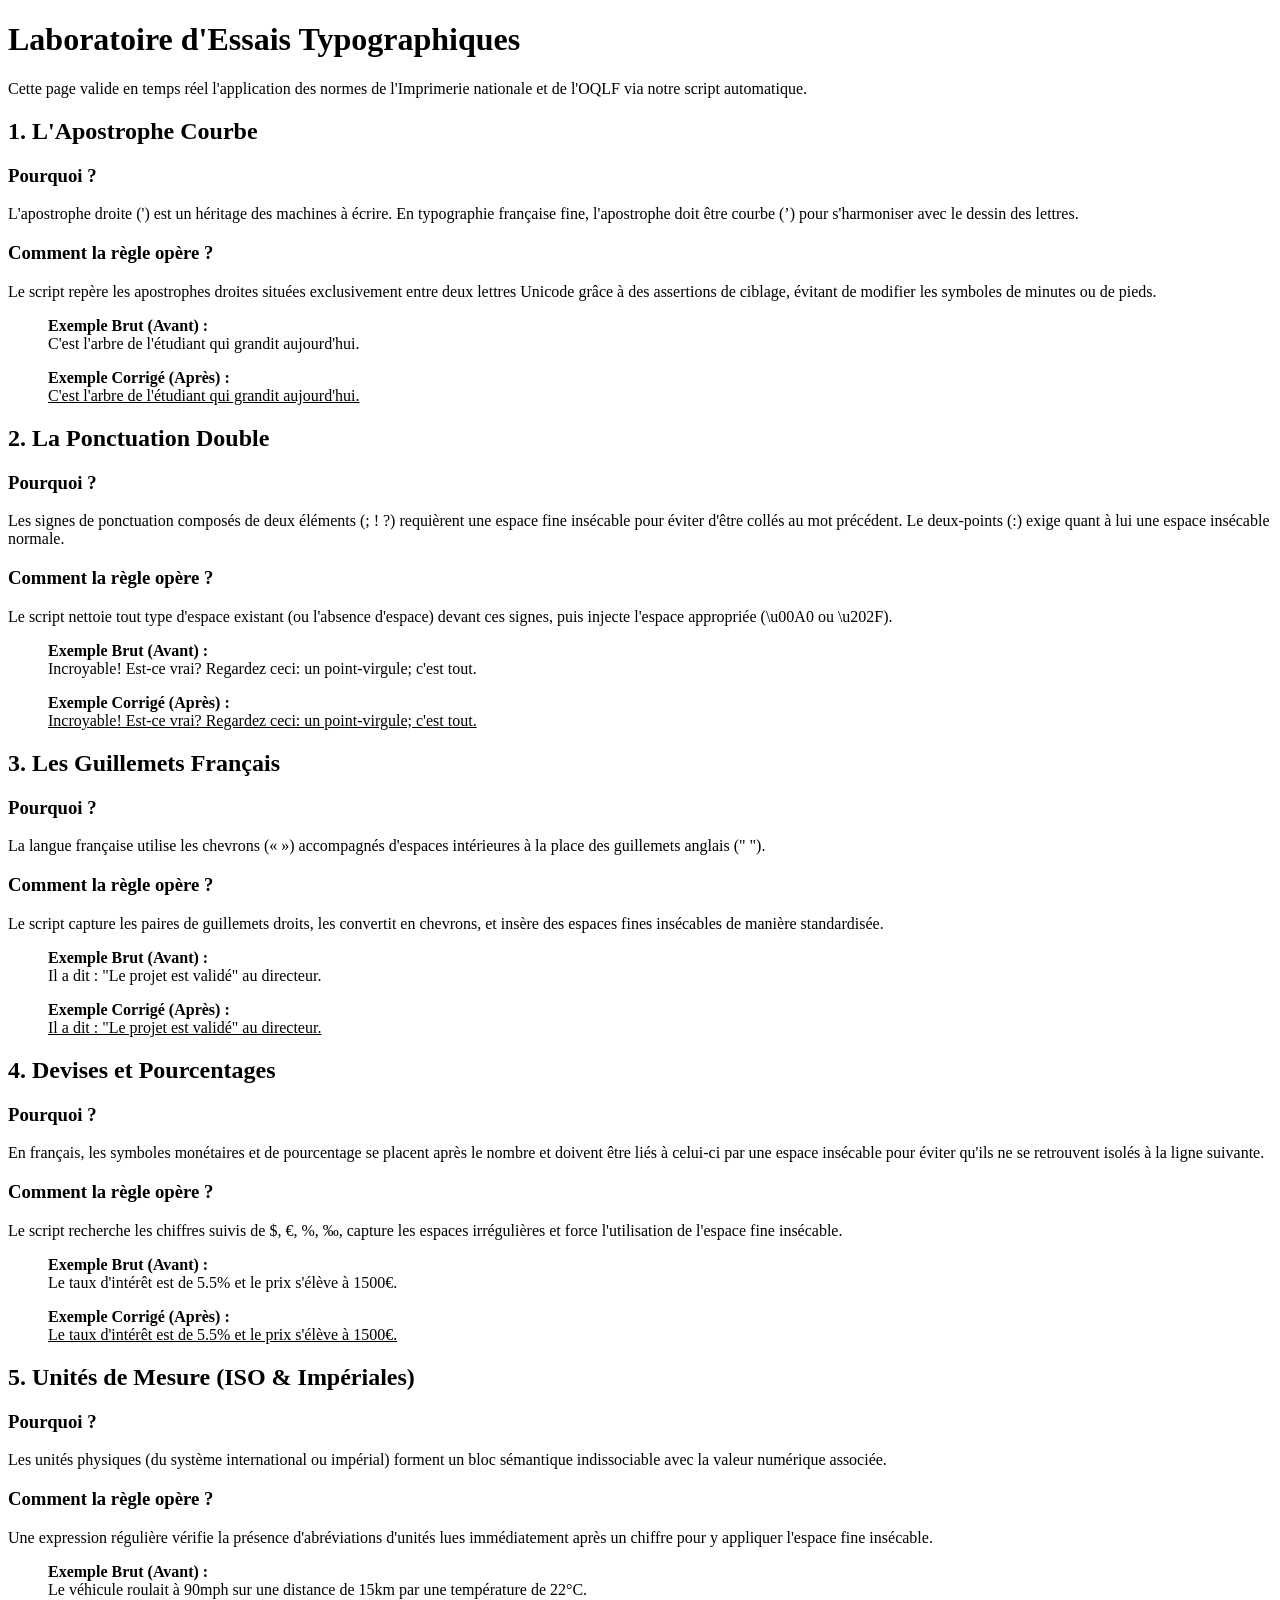
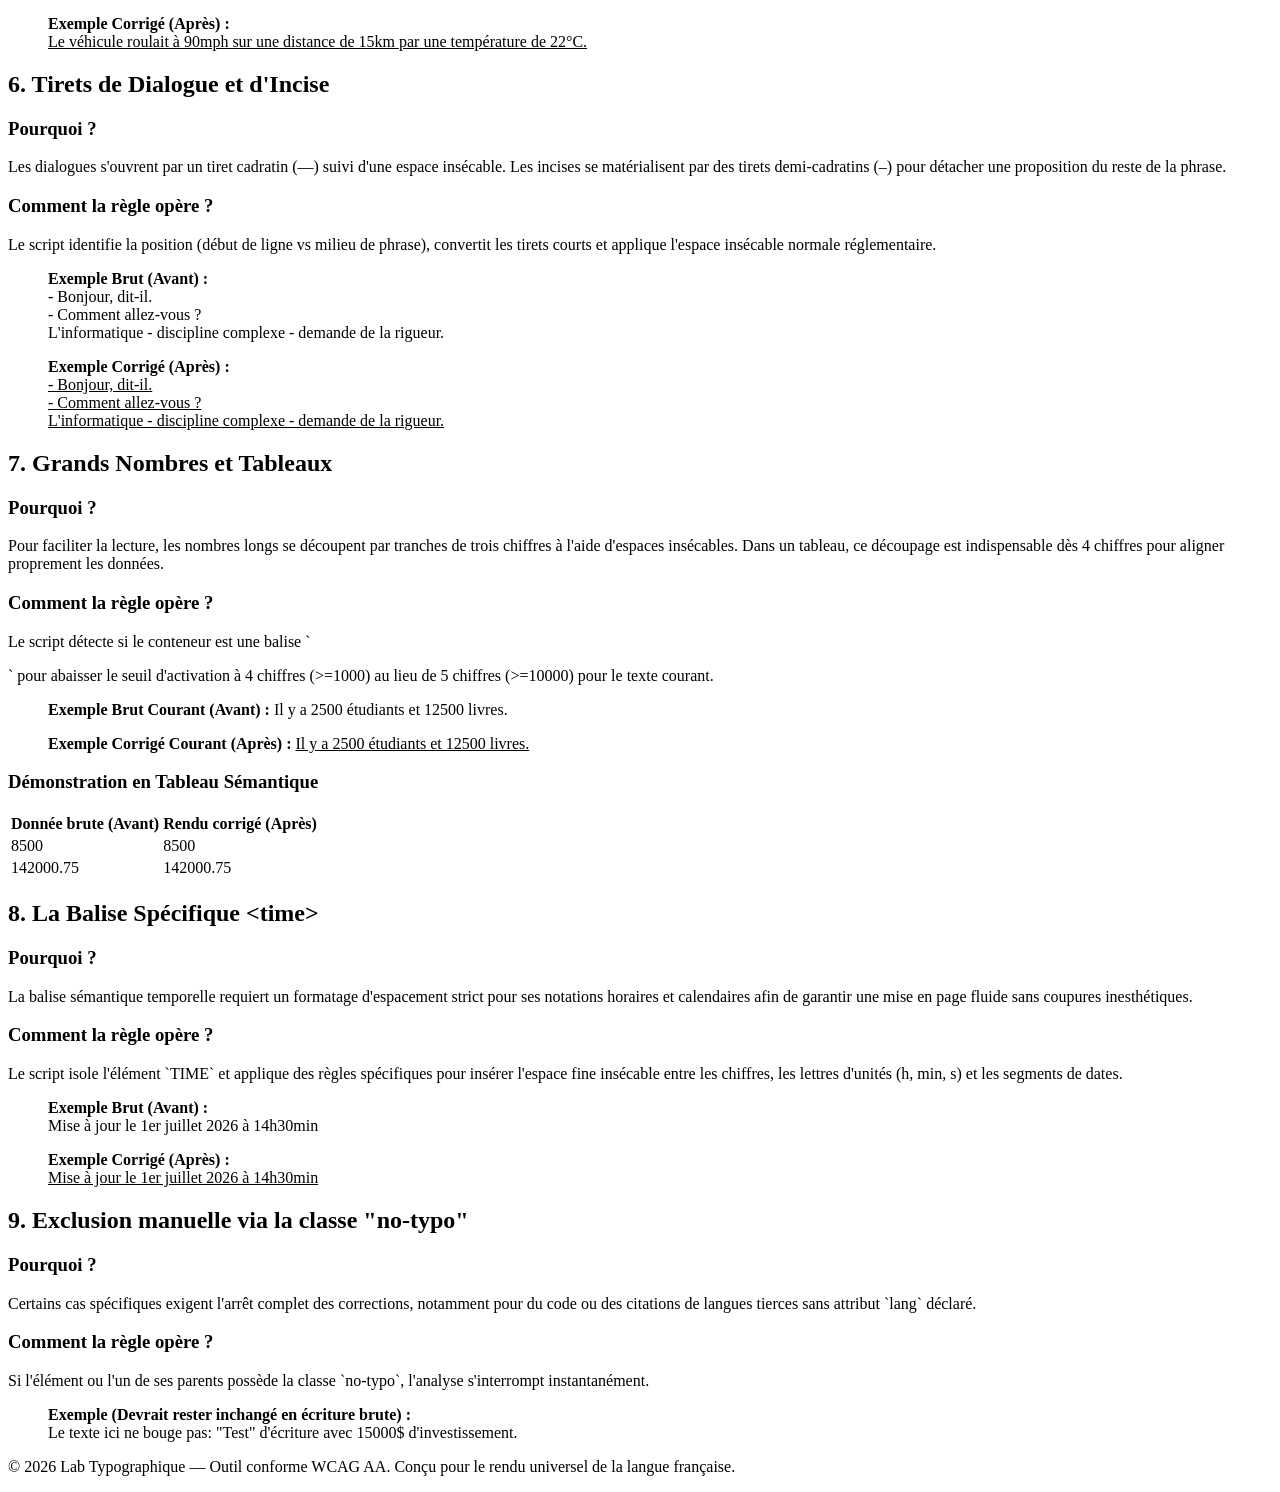
==== index.html @ 03d6880d "Ajouter la structure HTML initiale pour le laboratoire de typographie française" ====
<!DOCTYPE html>
<html lang="fr">
<head>
  <meta charset="UTF-8">
  <meta name="viewport" content="width=device-width, initial-scale=1.0">
  <title>Lab Typographique Français — Suite de Validation</title>
  <link rel="stylesheet" href="styles.css">
</head>
<body>

  <header>
    <h1>Laboratoire d'Essais Typographiques</h1>
    <p>Cette page valide en temps réel l'application des normes de l'Imprimerie nationale et de l'OQLF via notre script automatique.</p>
  </header>

  <main lang="fr">
    
    <!-- SECTION 1 : APOSTROPHES -->
    <section>
      <h2>1. L'Apostrophe Courbe</h2>
      <h3>Pourquoi ?</h3>
      <p>L'apostrophe droite (') est un héritage des machines à écrire. En typographie française fine, l'apostrophe doit être courbe (’) pour s'harmoniser avec le dessin des lettres.</p>
      <h3>Comment la règle opère ?</h3>
      <p>Le script repère les apostrophes droites situées exclusivement entre deux lettres Unicode grâce à des assertions de ciblage, évitant de modifier les symboles de minutes ou de pieds.</p>
      
      <blockquote>
        <strong>Exemple Brut (Avant) :</strong><br>
        <span class="no-typo">C'est l'arbre de l'étudiant qui grandit aujourd'hui.</span>
      </blockquote>
      <blockquote>
        <strong>Exemple Corrigé (Après) :</strong><br>
        <ins>C'est l'arbre de l'étudiant qui grandit aujourd'hui.</ins>
      </blockquote>
    </section>

    <!-- SECTION 2 : PONCTUATION DOUBLE -->
    <section>
      <h2>2. La Ponctuation Double</h2>
      <h3>Pourquoi ?</h3>
      <p>Les signes de ponctuation composés de deux éléments (; ! ?) requièrent une espace fine insécable pour éviter d'être collés au mot précédent. Le deux-points (:) exige quant à lui une espace insécable normale.</p>
      <h3>Comment la règle opère ?</h3>
      <p>Le script nettoie tout type d'espace existant (ou l'absence d'espace) devant ces signes, puis injecte l'espace appropriée (\u00A0 ou \u202F).</p>
      
      <blockquote>
        <strong>Exemple Brut (Avant) :</strong><br>
        <span class="no-typo">Incroyable! Est-ce vrai? Regardez ceci: un point-virgule; c'est tout.</span>
      </blockquote>
      <blockquote>
        <strong>Exemple Corrigé (Après) :</strong><br>
        <ins>Incroyable! Est-ce vrai? Regardez ceci: un point-virgule; c'est tout.</ins>
      </blockquote>
    </section>

    <!-- SECTION 3 : GUILLEMETS -->
    <section>
      <h2>3. Les Guillemets Français</h2>
      <h3>Pourquoi ?</h3>
      <p>La langue française utilise les chevrons (« ») accompagnés d'espaces intérieures à la place des guillemets anglais (" ").</p>
      <h3>Comment la règle opère ?</h3>
      <p>Le script capture les paires de guillemets droits, les convertit en chevrons, et insère des espaces fines insécables de manière standardisée.</p>
      
      <blockquote>
        <strong>Exemple Brut (Avant) :</strong><br>
        <span class="no-typo">Il a dit : "Le projet est validé" au directeur.</span>
      </blockquote>
      <blockquote>
        <strong>Exemple Corrigé (Après) :</strong><br>
        <ins>Il a dit : "Le projet est validé" au directeur.</ins>
      </blockquote>
    </section>

    <!-- SECTION 4 : DEVISES ET POURCENTAGES -->
    <section>
      <h2>4. Devises et Pourcentages</h2>
      <h3>Pourquoi ?</h3>
      <p>En français, les symboles monétaires et de pourcentage se placent après le nombre et doivent être liés à celui-ci par une espace insécable pour éviter qu'ils ne se retrouvent isolés à la ligne suivante.</p>
      <h3>Comment la règle opère ?</h3>
      <p>Le script recherche les chiffres suivis de $, €, %, ‰, capture les espaces irrégulières et force l'utilisation de l'espace fine insécable.</p>
      
      <blockquote>
        <strong>Exemple Brut (Avant) :</strong><br>
        <span class="no-typo">Le taux d'intérêt est de 5.5% et le prix s'élève à 1500€.</span>
      </blockquote>
      <blockquote>
        <strong>Exemple Corrigé (Après) :</strong><br>
        <ins>Le taux d'intérêt est de 5.5% et le prix s'élève à 1500€.</ins>
      </blockquote>
    </section>

    <!-- SECTION 5 : UNITÉS DE MESURE -->
    <section>
      <h2>5. Unités de Mesure (ISO & Impériales)</h2>
      <h3>Pourquoi ?</h3>
      <p>Les unités physiques (du système international ou impérial) forment un bloc sémantique indissociable avec la valeur numérique associée.</p>
      <h3>Comment la règle opère ?</h3>
      <p>Une expression régulière vérifie la présence d'abréviations d'unités lues immédiatement après un chiffre pour y appliquer l'espace fine insécable.</p>
      
      <blockquote>
        <strong>Exemple Brut (Avant) :</strong><br>
        <span class="no-typo">Le véhicule roulait à 90mph sur une distance de 15km par une température de 22°C.</span>
      </blockquote>
      <blockquote>
        <strong>Exemple Corrigé (Après) :</strong><br>
        <ins>Le véhicule roulait à 90mph sur une distance de 15km par une température de 22°C.</ins>
      </blockquote>
    </section>

    <!-- SECTION 6 : TIRETS -->
    <section>
      <h2>6. Tirets de Dialogue et d'Incise</h2>
      <h3>Pourquoi ?</h3>
      <p>Les dialogues s'ouvrent par un tiret cadratin (—) suivi d'une espace insécable. Les incises se matérialisent par des tirets demi-cadratins (–) pour détacher une proposition du reste de la phrase.</p>
      <h3>Comment la règle opère ?</h3>
      <p>Le script identifie la position (début de ligne vs milieu de phrase), convertit les tirets courts et applique l'espace insécable normale réglementaire.</p>
      
      <blockquote>
        <strong>Exemple Brut (Avant) :</strong><br>
        <span class="no-typo">- Bonjour, dit-il.<br>- Comment allez-vous ?<br>L'informatique - discipline complexe - demande de la rigueur.</span>
      </blockquote>
      <blockquote>
        <strong>Exemple Corrigé (Après) :</strong><br>
        <ins>- Bonjour, dit-il.<br>- Comment allez-vous ?<br>L'informatique - discipline complexe - demande de la rigueur.</ins>
      </blockquote>
    </section>

    <!-- SECTION 7 : GRANDS NOMBRES -->
    <section>
      <h2>7. Grands Nombres et Tableaux</h2>
      <h3>Pourquoi ?</h3>
      <p>Pour faciliter la lecture, les nombres longs se découpent par tranches de trois chiffres à l'aide d'espaces insécables. Dans un tableau, ce découpage est indispensable dès 4 chiffres pour aligner proprement les données.</p>
      <h3>Comment la règle opère ?</h3>
      <p>Le script détecte si le conteneur est une balise `<table>` pour abaisser le seuil d'activation à 4 chiffres (>=1000) au lieu de 5 chiffres (>=10000) pour le texte courant.</p>
      
      <blockquote>
        <strong>Exemple Brut Courant (Avant) :</strong> <span class="no-typo">Il y a 2500 étudiants et 12500 livres.</span>
      </blockquote>
      <blockquote>
        <strong>Exemple Corrigé Courant (Après) :</strong> <ins>Il y a 2500 étudiants et 12500 livres.</ins>
      </blockquote>

      <h3>Démonstration en Tableau Sémantique</h3>
      <table>
        <thead>
          <tr>
            <th>Donnée brute (Avant)</th>
            <th>Rendu corrigé (Après)</th>
          </tr>
        </thead>
        <tbody>
          <tr>
            <td class="no-typo">8500</td>
            <td>8500</td>
          </tr>
          <tr>
            <td class="no-typo">142000.75</td>
            <td>142000.75</td>
          </tr>
        </tbody>
      </table>
    </section>

    <!-- SECTION 8 : BALISE TIME -->
    <section>
      <h2>8. La Balise Spécifique &lt;time&gt;</h2>
      <h3>Pourquoi ?</h3>
      <p>La balise sémantique temporelle requiert un formatage d'espacement strict pour ses notations horaires et calendaires afin de garantir une mise en page fluide sans coupures inesthétiques.</p>
      <h3>Comment la règle opère ?</h3>
      <p>Le script isole l'élément `TIME` et applique des règles spécifiques pour insérer l'espace fine insécable entre les chiffres, les lettres d'unités (h, min, s) et les segments de dates.</p>
      
      <blockquote>
        <strong>Exemple Brut (Avant) :</strong><br>
        <time class="no-typo" datetime="2026-07-21T14:30">Mise à jour le 1er juillet 2026 à 14h30min</time>
      </blockquote>
      <blockquote>
        <strong>Exemple Corrigé (Après) :</strong><br>
        <ins><time datetime="2026-07-21T14:30">Mise à jour le 1er juillet 2026 à 14h30min</time></ins>
      </blockquote>
    </section>

    <!-- SECTION 9 : EXCLUSION DE CLASSE -->
    <section class="no-typo">
      <h2>9. Exclusion manuelle via la classe "no-typo"</h2>
      <h3>Pourquoi ?</h3>
      <p>Certains cas spécifiques exigent l'arrêt complet des corrections, notamment pour du code ou des citations de langues tierces sans attribut `lang` déclaré.</p>
      <h3>Comment la règle opère ?</h3>
      <p>Si l'élément ou l'un de ses parents possède la classe `no-typo`, l'analyse s'interrompt instantanément.</p>
      <blockquote>
        <strong>Exemple (Devrait rester inchangé en écriture brute) :</strong><br>
        Le texte ici ne bouge pas: "Test" d'écriture avec 15000$ d'investissement.
      </blockquote>
    </section>

  </main>

  <footer>
    <p>© 2026 Lab Typographique — Outil conforme WCAG AA. Conçu pour le rendu universel de la langue française.</p>
  </footer>

  <script src="script.js"></script>
</body>
</html>
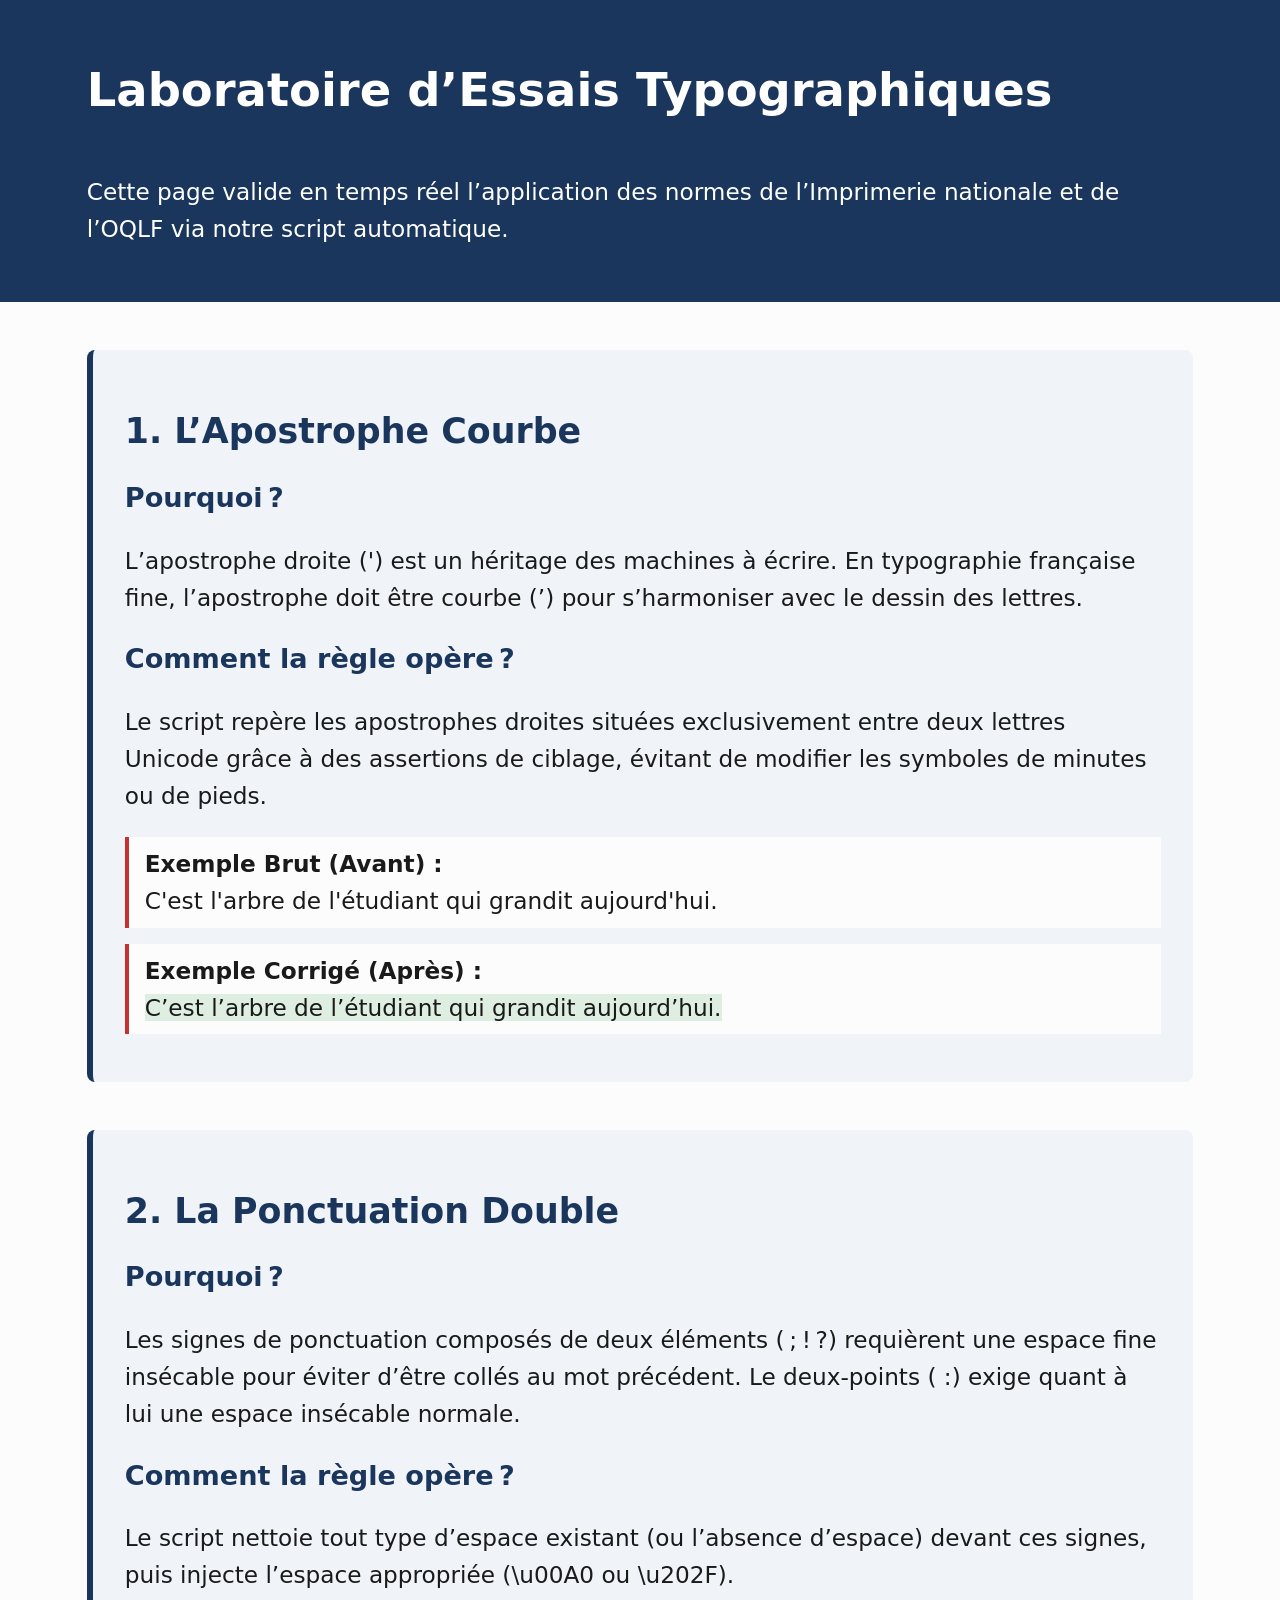
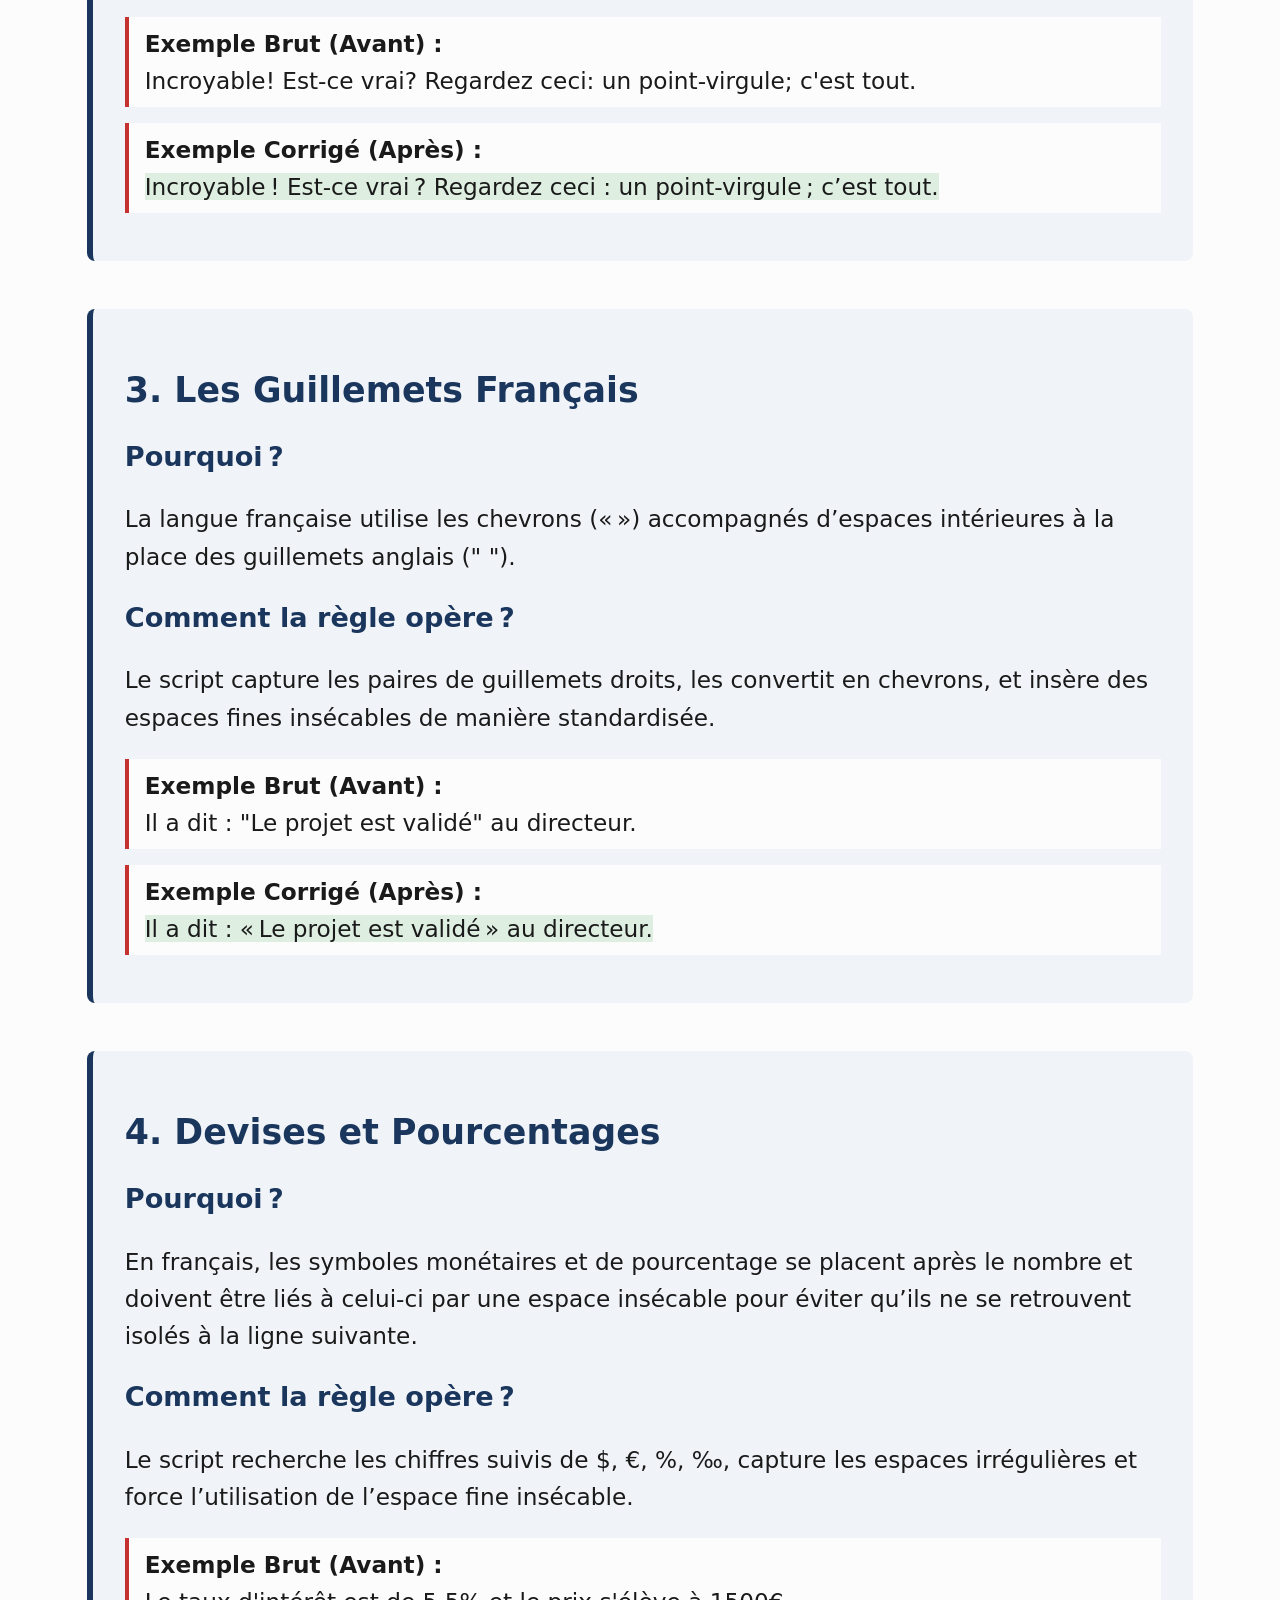
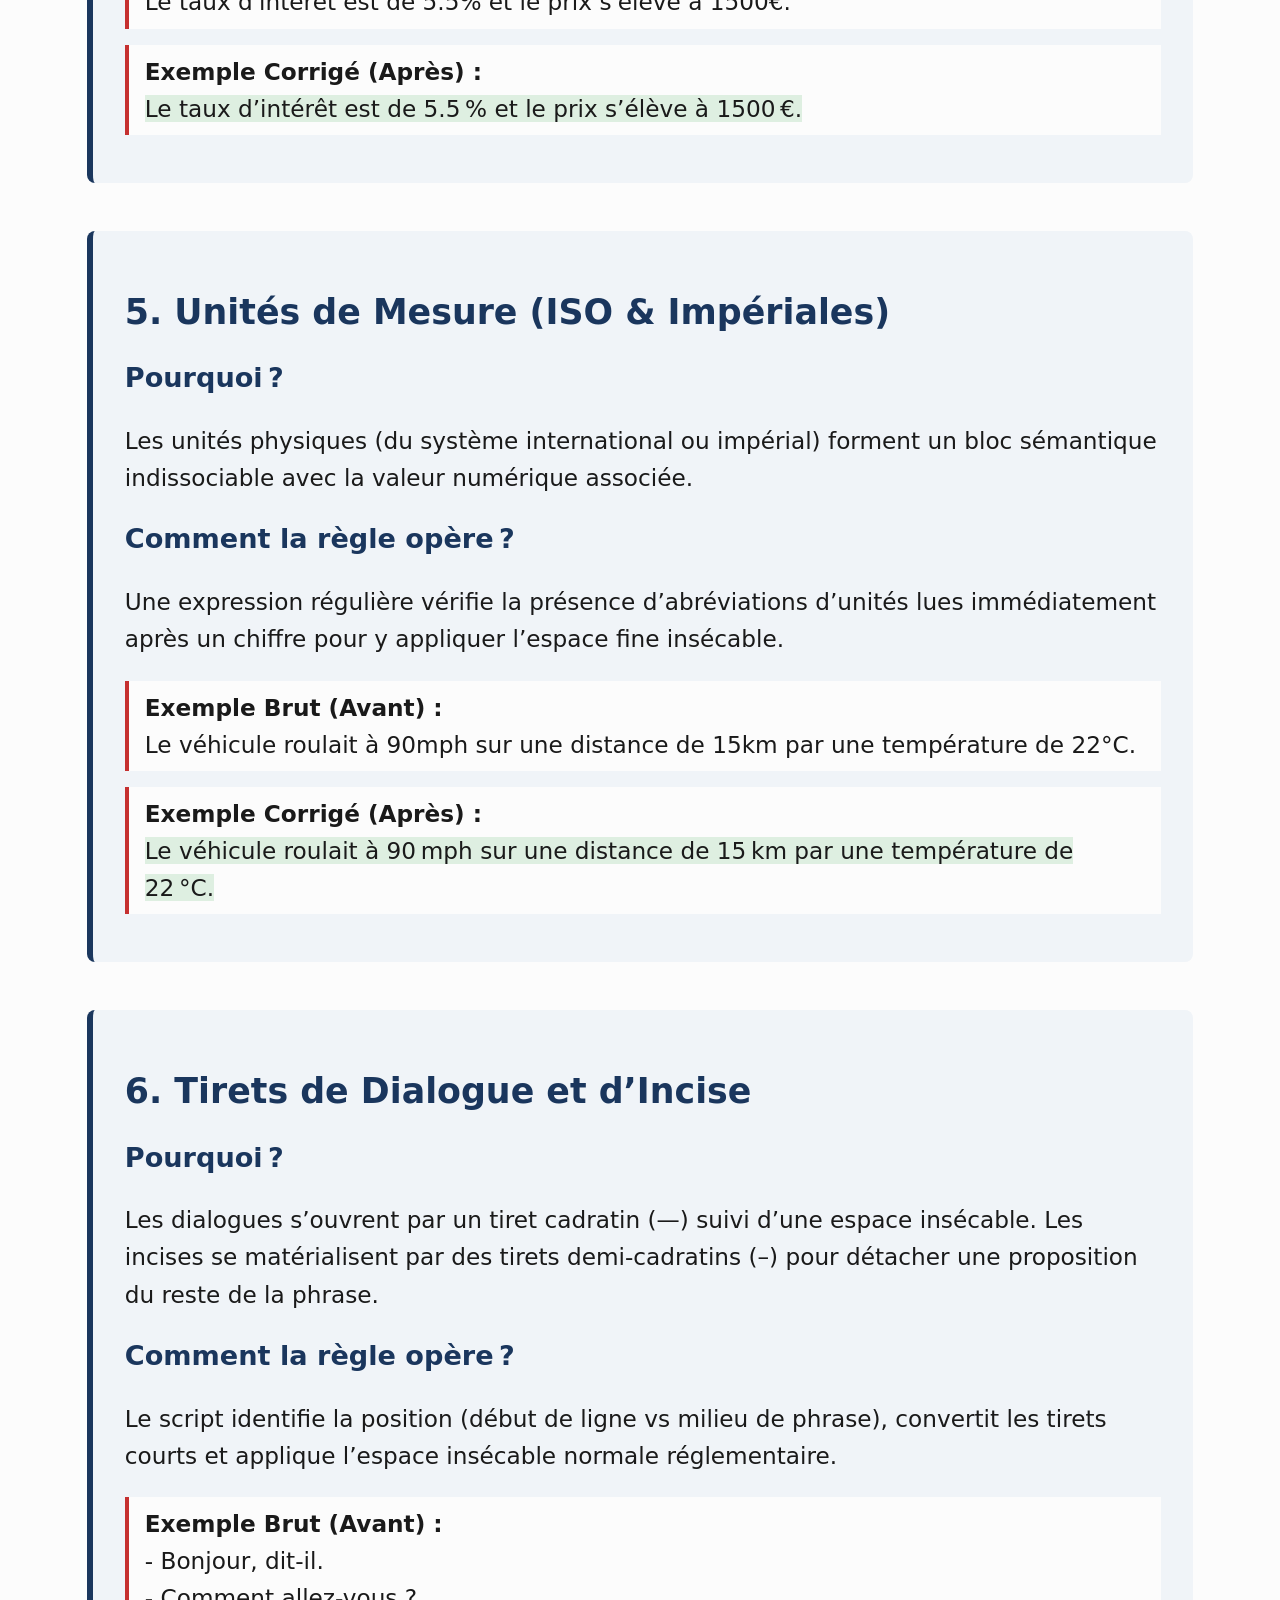
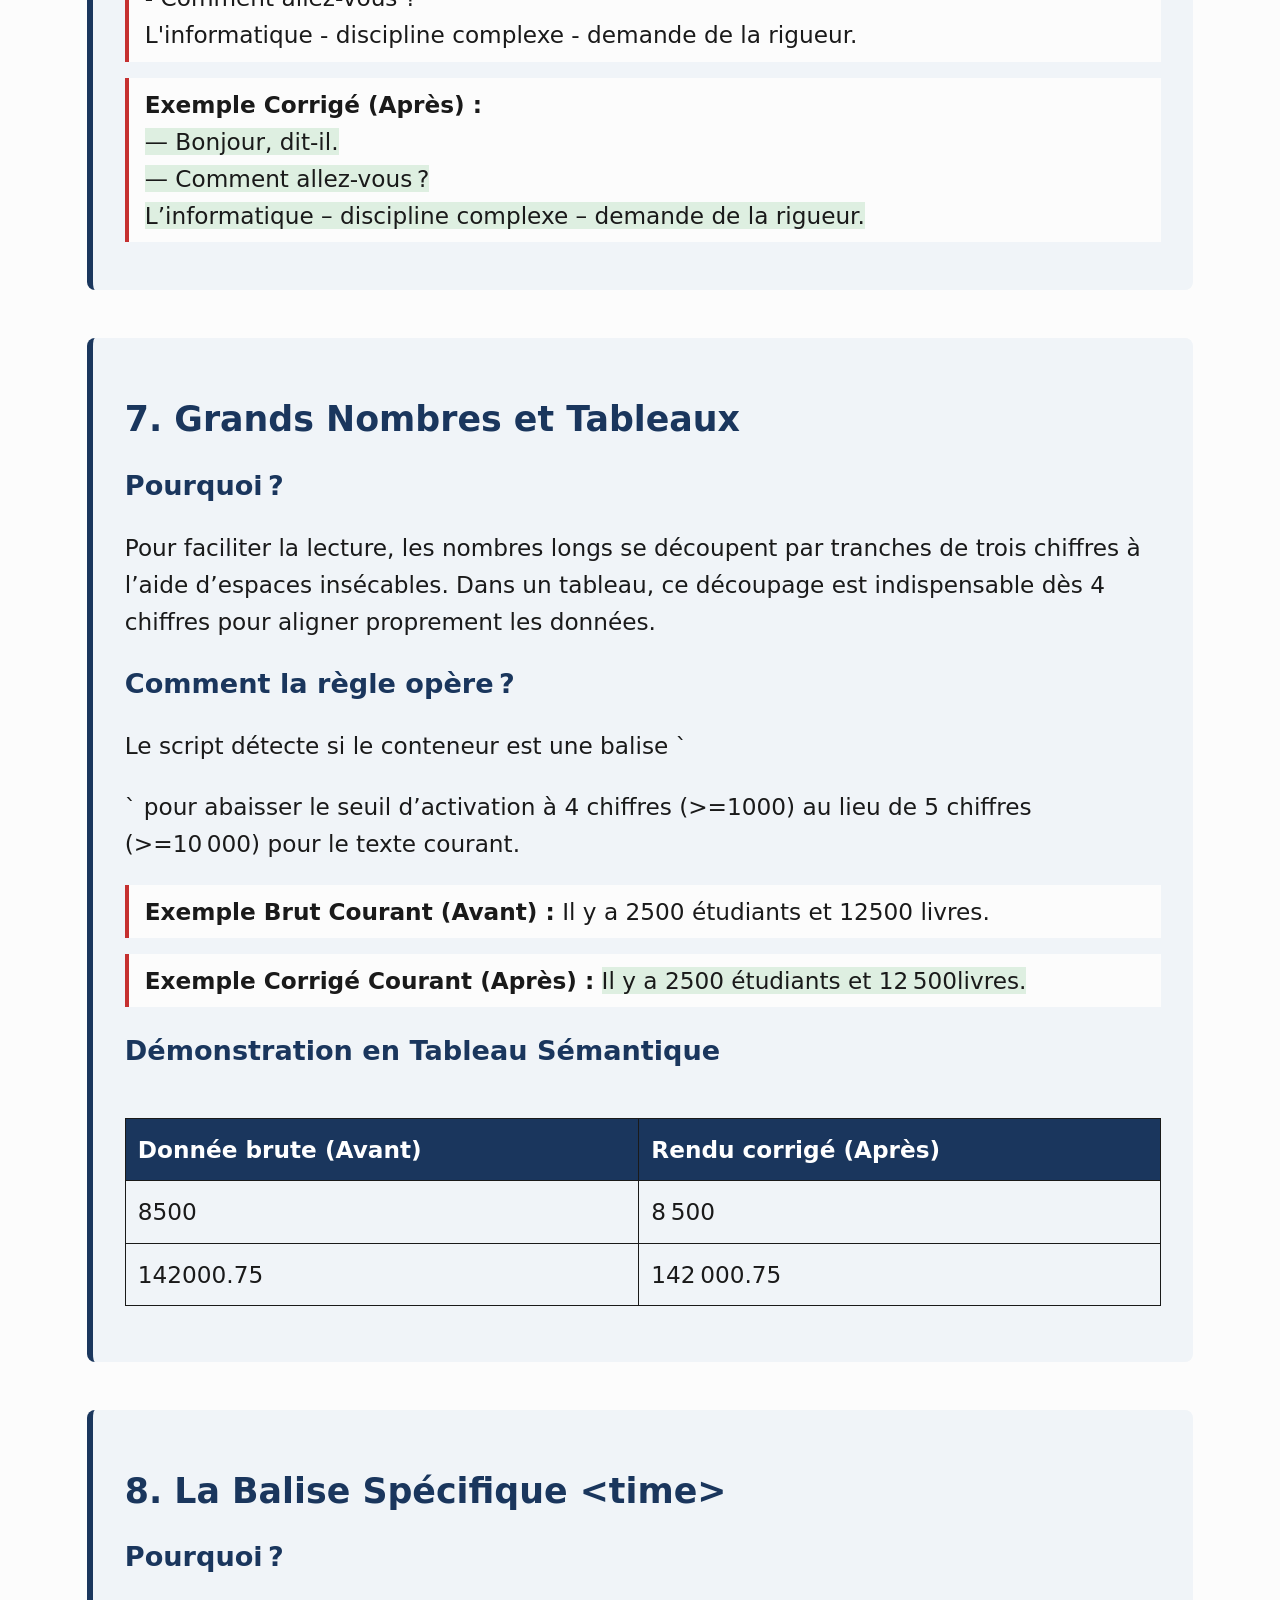
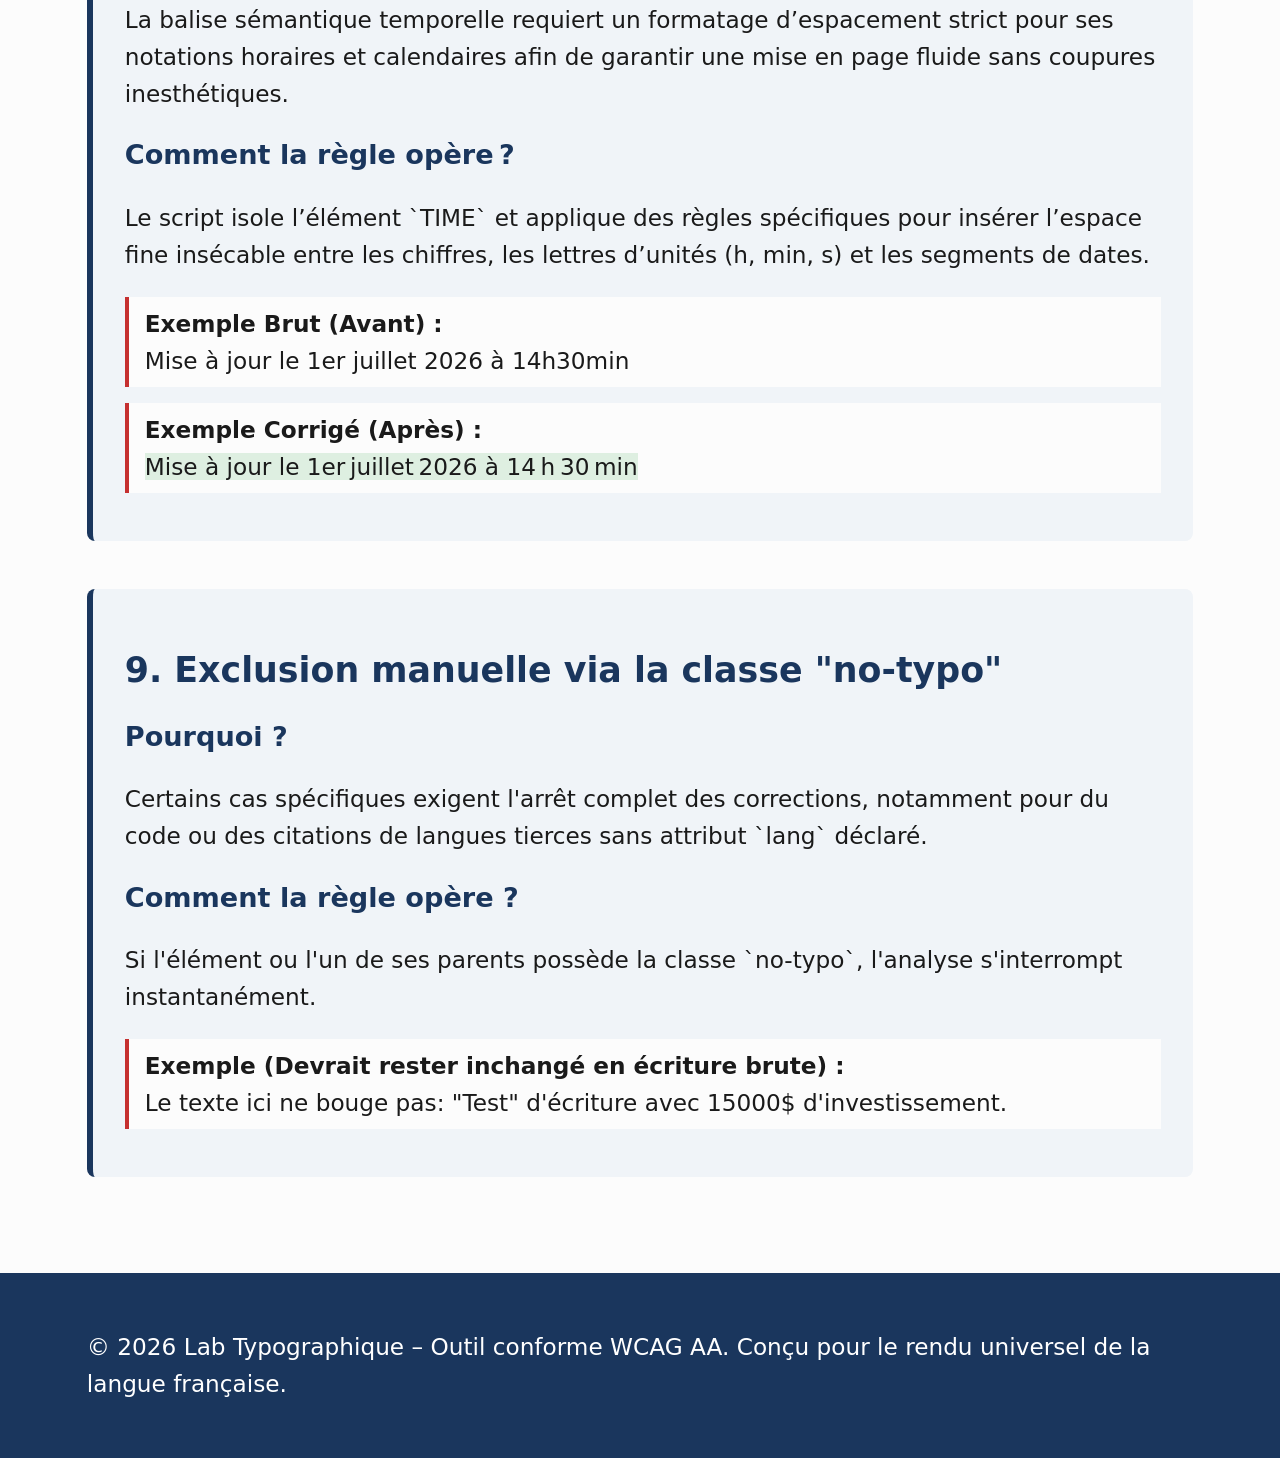
==== commit 7a2c4941: "Rename script file reference in index.html Updated script source to use renamed file 'correcteur-typ" ====
--- a/index.html
+++ b/index.html
@@ -196,6 +196,7 @@
     <p>© 2026 Lab Typographique — Outil conforme WCAG AA. Conçu pour le rendu universel de la langue française.</p>
   </footer>
 
-  <script src="script.js"></script>
+  <!-- Chargement du fichier renommé -->
+  <script src="correcteur-typo.js"></script>
 </body>
 </html>
--- a/styles.css
+++ b/styles.css
@@ -0,0 +1,113 @@
+/* --- CONFIGURATION DES MODES DE COULEUR (CONFORME ACCESSIBILITÉ AA) --- */
+:root {
+  color-scheme: light dark;
+  --bg-color: #fcfcfc;
+  --text-color: #1a1a1a;
+  --primary-color: #1a365d; /* Bleu profond accessible AA sur fond clair */
+  --card-bg: #f0f4f8;
+  --accent-color: #c53030;
+}
+
+@media (prefers-color-scheme: dark) {
+  :root {
+    --bg-color: #121212;
+    --text-color: #e0e0e0;
+    --primary-color: #2b6cb0; /* Bleu adapté pour le contraste sur fond sombre */
+    --card-bg: #1e1e1e;
+    --accent-color: #feb2b2;
+  }
+}
+
+/* --- MISE EN PAGE ET FLUIDITÉ CSS MODERNE --- */
+* { box-sizing: border-box; }
+
+body {
+  margin: 0;
+  font-family: system-ui, -apple-system, BlinkMacSystemFont, "Segoe UI", Roboto, Helvetica, Arial, sans-serif;
+  /* Typographie fluide : varie automatiquement entre 1rem (16px) et 1.5rem (24px) selon l'écran */
+  font-size: clamp(1rem, 0.85rem + 0.75vw, 1.5rem);
+  line-height: 1.6;
+  background-color: var(--bg-color);
+  color: var(--text-color);
+  
+  /* Grid Layout pour forcer le footer en bas et gérer les zones pleine largeur */
+  display: grid;
+  grid-template-rows: auto 1fr auto;
+  min-height: 100vh;
+}
+
+/* Structures pleine largeur avec contenu centré dans une grille interne */
+header, footer {
+  background-color: var(--primary-color);
+  color: #ffffff;
+  display: grid;
+  grid-template-columns: minmax(1rem, 1fr) min(75ch, 100%) minmax(1rem, 1fr);
+  padding: 2rem 0;
+}
+
+header > *, footer > * {
+  grid-column: 2;
+}
+
+footer a {
+  color: var(--accent-color);
+}
+
+/* Conteneur principal centré, limité à une largeur sémantique de 75ch */
+main {
+  display: grid;
+  grid-template-columns: minmax(1rem, 1fr) min(75ch, 100%) minmax(1rem, 1fr);
+  padding: 3rem 0;
+}
+
+main > * {
+  grid-column: 2;
+}
+
+/* --- CONCEPTION CLASSLESS SÉMANTIQUE --- */
+section {
+  background-color: var(--card-bg);
+  padding: 2rem;
+  border-radius: 8px;
+  margin-bottom: 3rem;
+  border-left: 6px solid var(--primary-color);
+}
+
+h1, h2, h3 {
+  line-height: 1.2;
+  color: var(--primary-color);
+}
+
+header h1, footer p {
+  color: #ffffff;
+}
+
+table {
+  width: 100%;
+  border-collapse: collapse;
+  margin: 1.5rem 0;
+}
+
+th, td {
+  border: 1px solid var(--text-color);
+  padding: 0.75rem;
+  text-align: left;
+}
+
+th {
+  background-color: var(--primary-color);
+  color: #ffffff;
+}
+
+/* Éléments de démonstration avant/après */
+blockquote {
+  background: var(--bg-color);
+  border-left: 4px solid var(--accent-color);
+  margin: 1rem 0;
+  padding: 0.5rem 1rem;
+}
+
+ins {
+  text-decoration: none;
+  background-color: rgba(46, 160, 67, 0.15);
+}
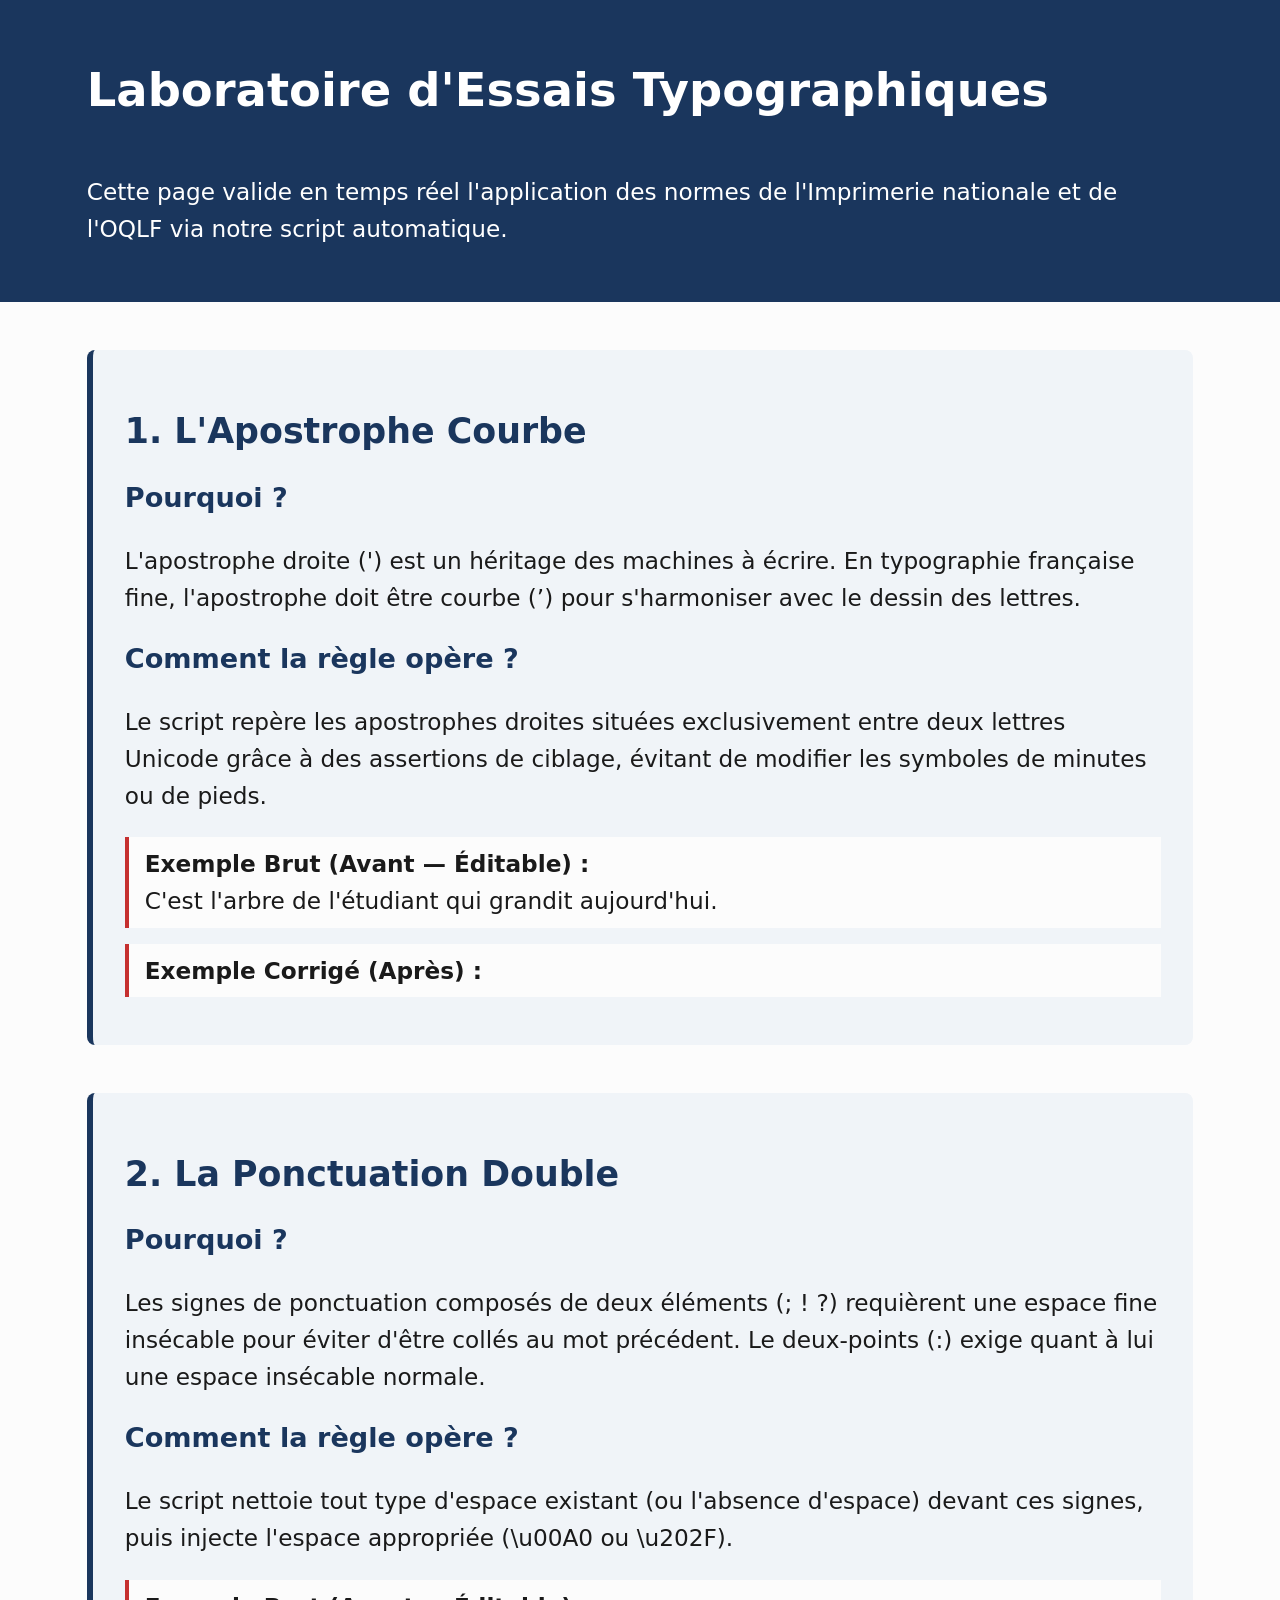
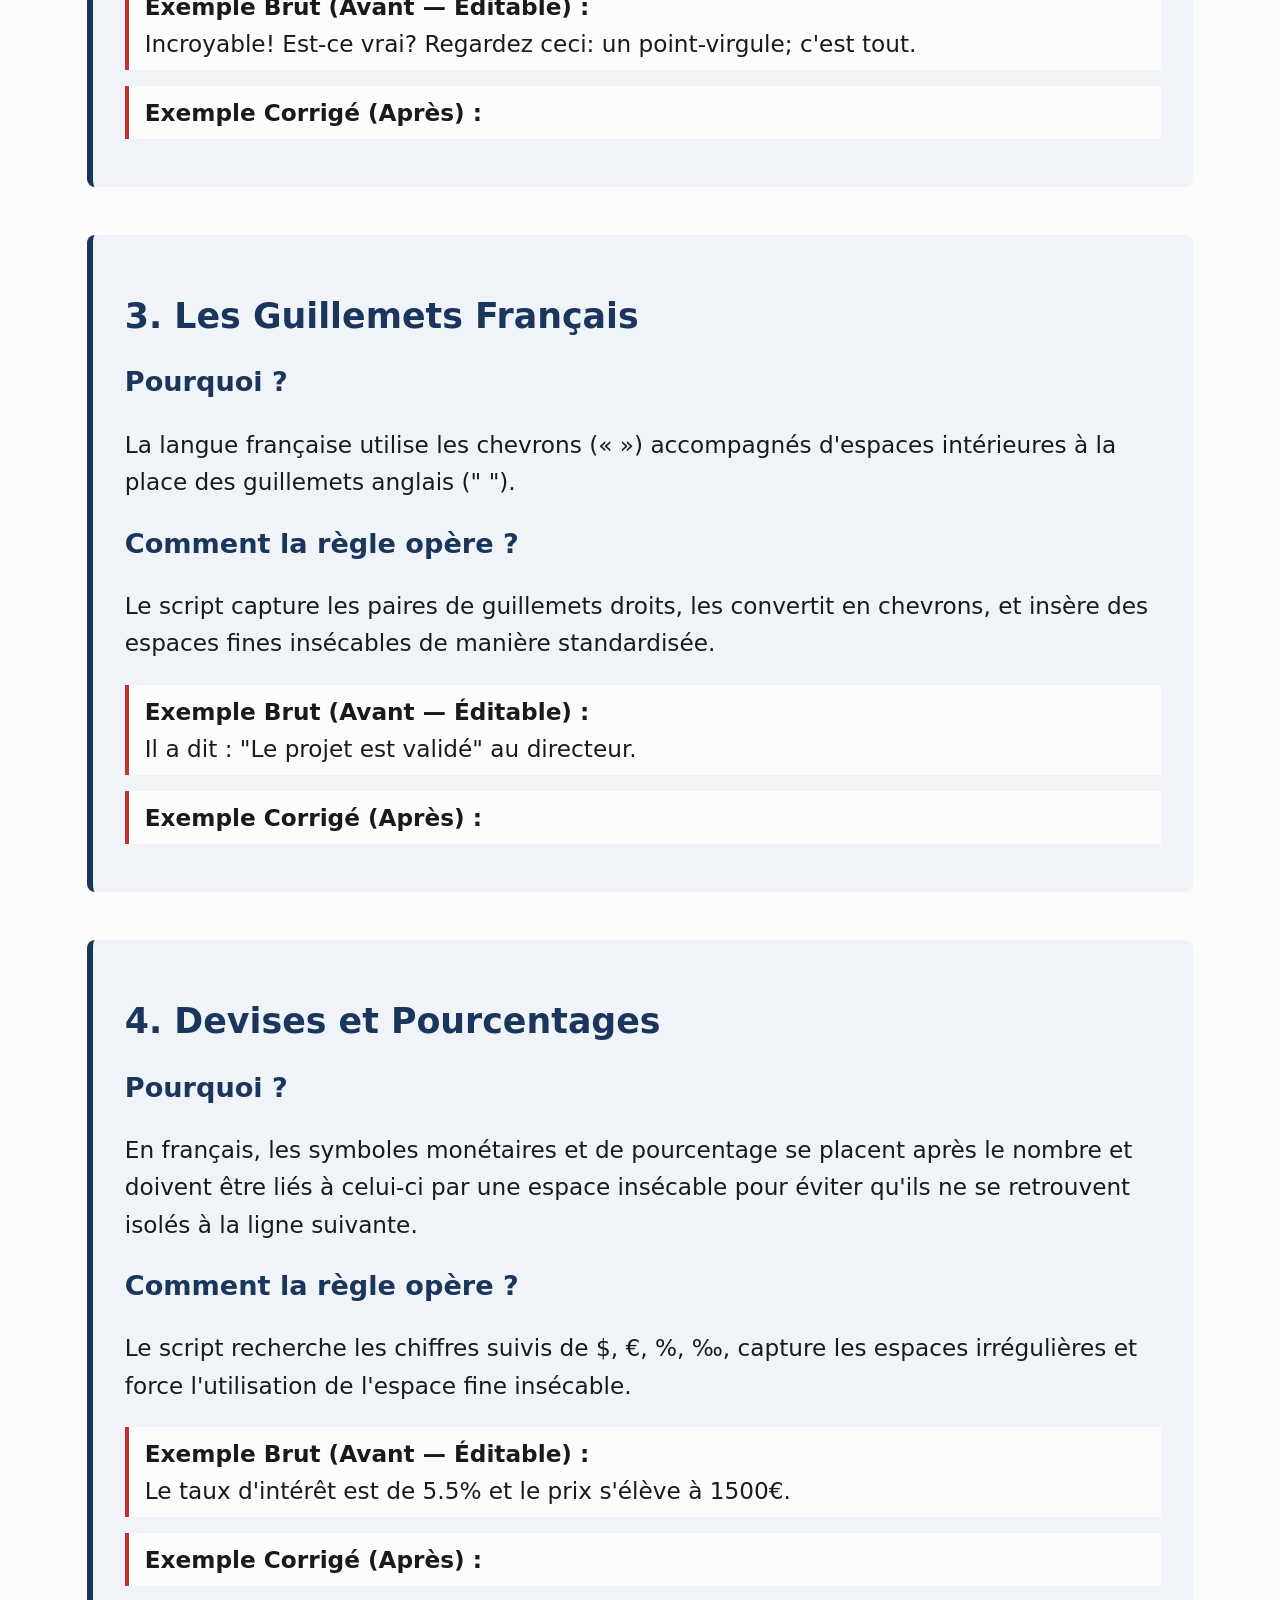
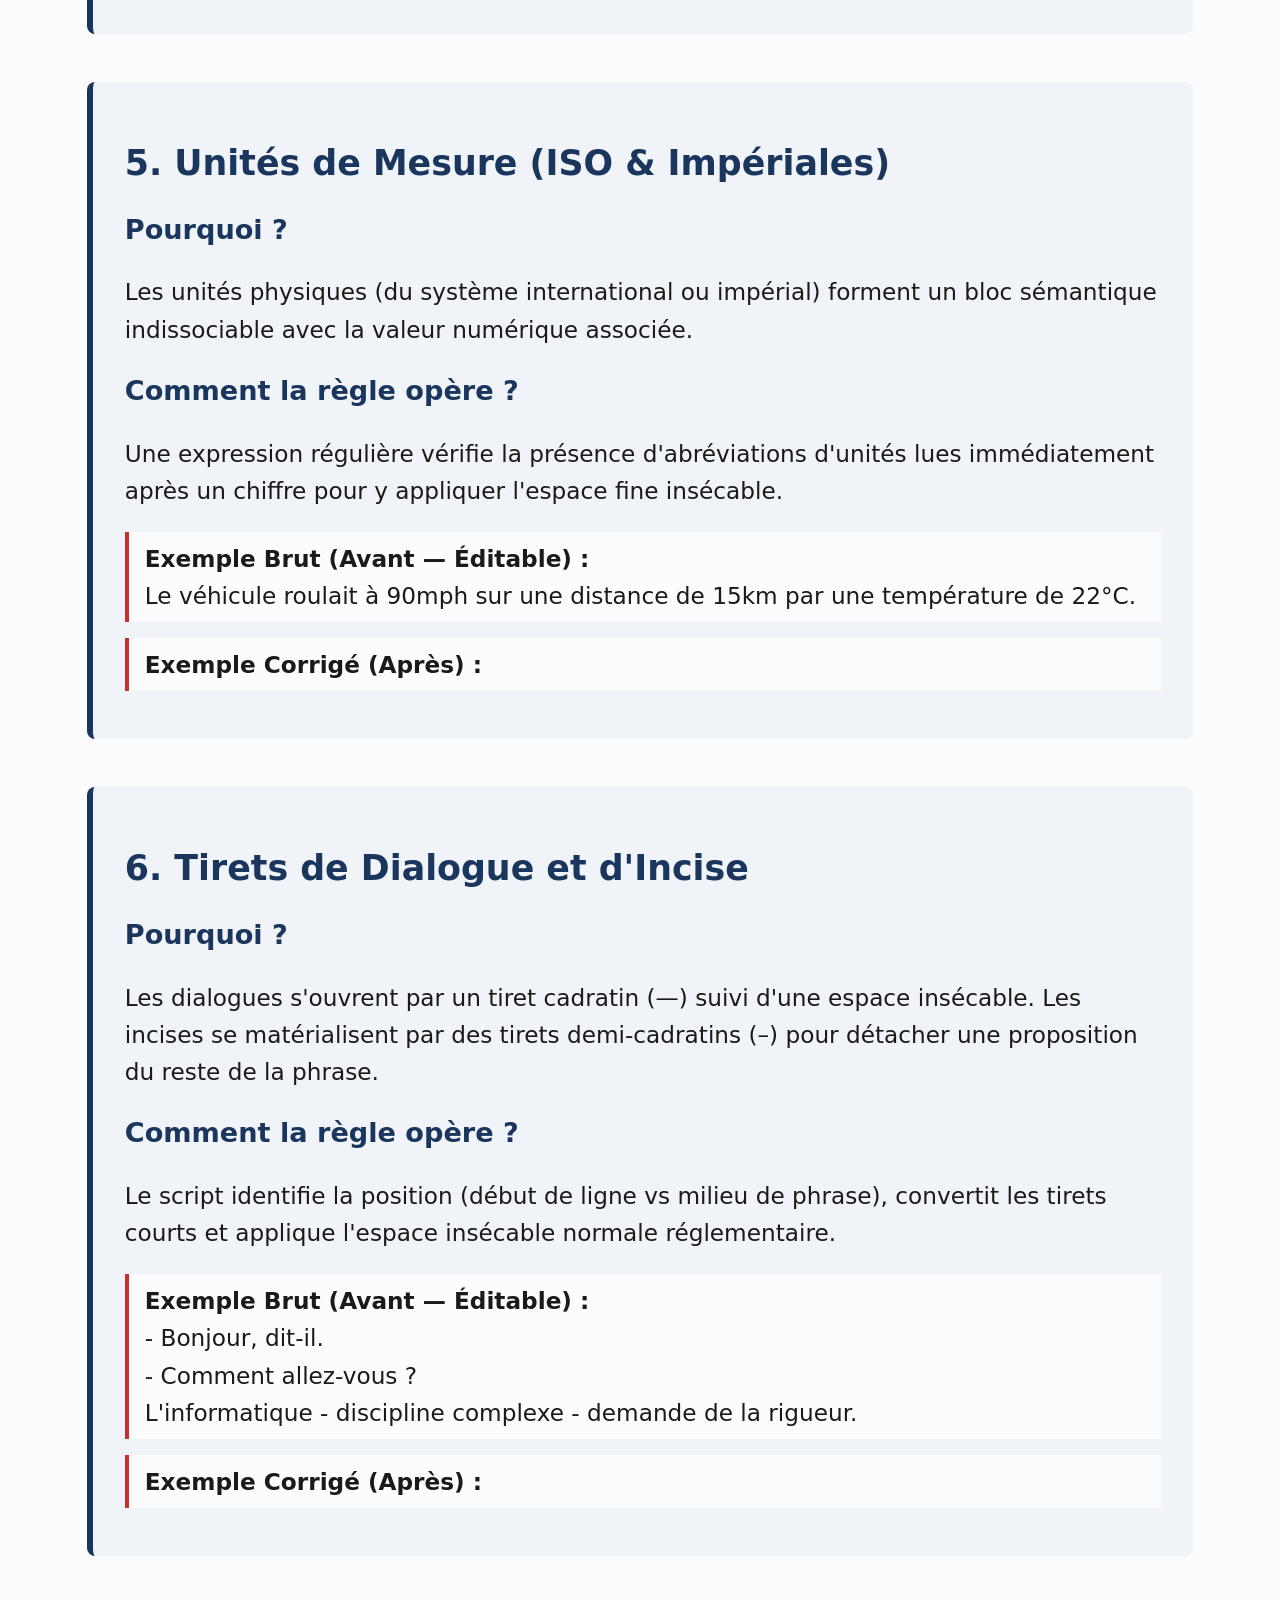
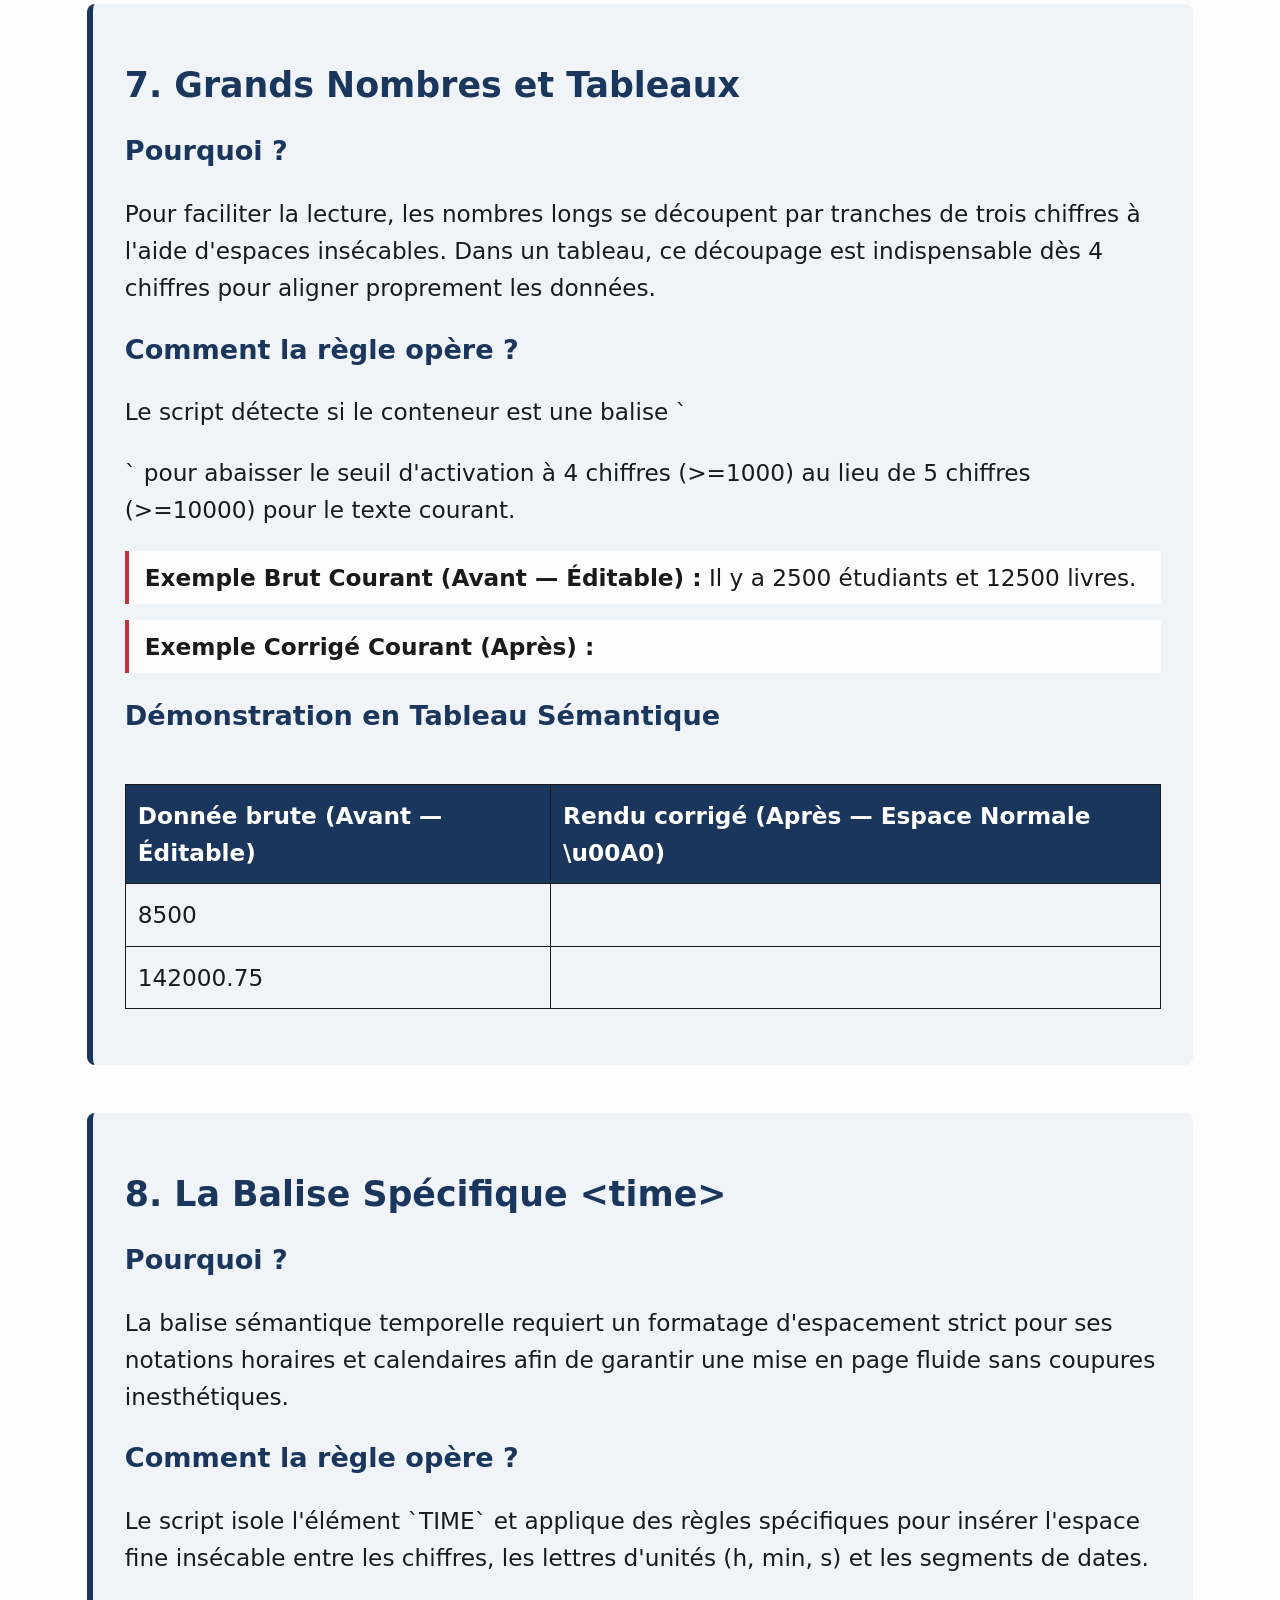
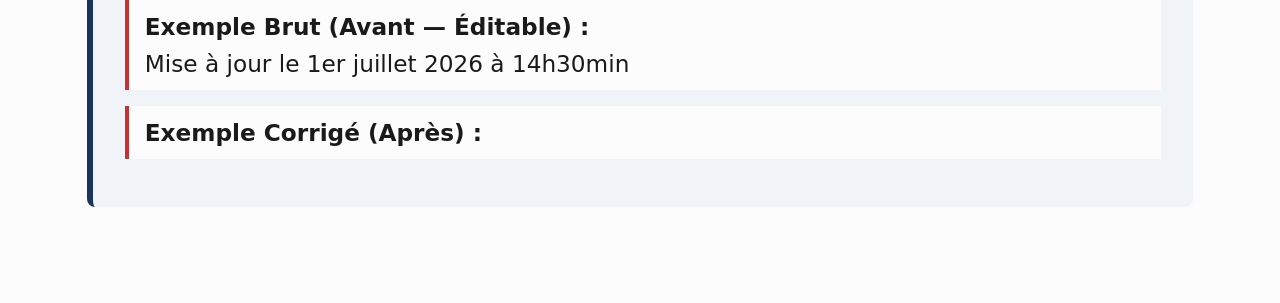
==== commit 32374a81: "Add editable examples and IDs for corrections" ====
--- a/index.html
+++ b/index.html
@@ -24,12 +24,12 @@
       <p>Le script repère les apostrophes droites situées exclusivement entre deux lettres Unicode grâce à des assertions de ciblage, évitant de modifier les symboles de minutes ou de pieds.</p>
       
       <blockquote>
-        <strong>Exemple Brut (Avant) :</strong><br>
-        <span class="no-typo">C'est l'arbre de l'étudiant qui grandit aujourd'hui.</span>
+        <strong>Exemple Brut (Avant — Éditable) :</strong><br>
+        <span class="no-typo" contenteditable="true" data-target="ins-1">C'est l'arbre de l'étudiant qui grandit aujourd'hui.</span>
       </blockquote>
       <blockquote>
         <strong>Exemple Corrigé (Après) :</strong><br>
-        <ins>C'est l'arbre de l'étudiant qui grandit aujourd'hui.</ins>
+        <ins id="ins-1"></ins>
       </blockquote>
     </section>
 
@@ -42,12 +42,12 @@
       <p>Le script nettoie tout type d'espace existant (ou l'absence d'espace) devant ces signes, puis injecte l'espace appropriée (\u00A0 ou \u202F).</p>
       
       <blockquote>
-        <strong>Exemple Brut (Avant) :</strong><br>
-        <span class="no-typo">Incroyable! Est-ce vrai? Regardez ceci: un point-virgule; c'est tout.</span>
+        <strong>Exemple Brut (Avant — Éditable) :</strong><br>
+        <span class="no-typo" contenteditable="true" data-target="ins-2">Incroyable! Est-ce vrai? Regardez ceci: un point-virgule; c'est tout.</span>
       </blockquote>
       <blockquote>
         <strong>Exemple Corrigé (Après) :</strong><br>
-        <ins>Incroyable! Est-ce vrai? Regardez ceci: un point-virgule; c'est tout.</ins>
+        <ins id="ins-2"></ins>
       </blockquote>
     </section>
 
@@ -60,12 +60,12 @@
       <p>Le script capture les paires de guillemets droits, les convertit en chevrons, et insère des espaces fines insécables de manière standardisée.</p>
       
       <blockquote>
-        <strong>Exemple Brut (Avant) :</strong><br>
-        <span class="no-typo">Il a dit : "Le projet est validé" au directeur.</span>
+        <strong>Exemple Brut (Avant — Éditable) :</strong><br>
+        <span class="no-typo" contenteditable="true" data-target="ins-3">Il a dit : "Le projet est validé" au directeur.</span>
       </blockquote>
       <blockquote>
         <strong>Exemple Corrigé (Après) :</strong><br>
-        <ins>Il a dit : "Le projet est validé" au directeur.</ins>
+        <ins id="ins-3"></ins>
       </blockquote>
     </section>
 
@@ -78,12 +78,12 @@
       <p>Le script recherche les chiffres suivis de $, €, %, ‰, capture les espaces irrégulières et force l'utilisation de l'espace fine insécable.</p>
       
       <blockquote>
-        <strong>Exemple Brut (Avant) :</strong><br>
-        <span class="no-typo">Le taux d'intérêt est de 5.5% et le prix s'élève à 1500€.</span>
+        <strong>Exemple Brut (Avant — Éditable) :</strong><br>
+        <span class="no-typo" contenteditable="true" data-target="ins-4">Le taux d'intérêt est de 5.5% et le prix s'élève à 1500€.</span>
       </blockquote>
       <blockquote>
         <strong>Exemple Corrigé (Après) :</strong><br>
-        <ins>Le taux d'intérêt est de 5.5% et le prix s'élève à 1500€.</ins>
+        <ins id="ins-4"></ins>
       </blockquote>
     </section>
 
@@ -96,12 +96,12 @@
       <p>Une expression régulière vérifie la présence d'abréviations d'unités lues immédiatement après un chiffre pour y appliquer l'espace fine insécable.</p>
       
       <blockquote>
-        <strong>Exemple Brut (Avant) :</strong><br>
-        <span class="no-typo">Le véhicule roulait à 90mph sur une distance de 15km par une température de 22°C.</span>
+        <strong>Exemple Brut (Avant — Éditable) :</strong><br>
+        <span class="no-typo" contenteditable="true" data-target="ins-5">Le véhicule roulait à 90mph sur une distance de 15km par une température de 22°C.</span>
       </blockquote>
       <blockquote>
         <strong>Exemple Corrigé (Après) :</strong><br>
-        <ins>Le véhicule roulait à 90mph sur une distance de 15km par une température de 22°C.</ins>
+        <ins id="ins-5"></ins>
       </blockquote>
     </section>
 
@@ -114,12 +114,12 @@
       <p>Le script identifie la position (début de ligne vs milieu de phrase), convertit les tirets courts et applique l'espace insécable normale réglementaire.</p>
       
       <blockquote>
-        <strong>Exemple Brut (Avant) :</strong><br>
-        <span class="no-typo">- Bonjour, dit-il.<br>- Comment allez-vous ?<br>L'informatique - discipline complexe - demande de la rigueur.</span>
+        <strong>Exemple Brut (Avant — Éditable) :</strong><br>
+        <span class="no-typo" contenteditable="true" data-target="ins-6">- Bonjour, dit-il.<br>- Comment allez-vous ?<br>L'informatique - discipline complexe - demande de la rigueur.</span>
       </blockquote>
       <blockquote>
         <strong>Exemple Corrigé (Après) :</strong><br>
-        <ins>- Bonjour, dit-il.<br>- Comment allez-vous ?<br>L'informatique - discipline complexe - demande de la rigueur.</ins>
+        <ins id="ins-6"></ins>
       </blockquote>
     </section>
 
@@ -132,28 +132,28 @@
       <p>Le script détecte si le conteneur est une balise `<table>` pour abaisser le seuil d'activation à 4 chiffres (>=1000) au lieu de 5 chiffres (>=10000) pour le texte courant.</p>
       
       <blockquote>
-        <strong>Exemple Brut Courant (Avant) :</strong> <span class="no-typo">Il y a 2500 étudiants et 12500 livres.</span>
+        <strong>Exemple Brut Courant (Avant — Éditable) :</strong> <span class="no-typo" contenteditable="true" data-target="ins-7">Il y a 2500 étudiants et 12500 livres.</span>
       </blockquote>
       <blockquote>
-        <strong>Exemple Corrigé Courant (Après) :</strong> <ins>Il y a 2500 étudiants et 12500 livres.</ins>
+        <strong>Exemple Corrigé Courant (Après) :</strong> <ins id="ins-7"></ins>
       </blockquote>
 
       <h3>Démonstration en Tableau Sémantique</h3>
       <table>
         <thead>
           <tr>
-            <th>Donnée brute (Avant)</th>
-            <th>Rendu corrigé (Après)</th>
+            <th>Donnée brute (Avant — Éditable)</th>
+            <th>Rendu corrigé (Après — Espace Normale \u00A0)</th>
           </tr>
         </thead>
         <tbody>
           <tr>
-            <td class="no-typo">8500</td>
-            <td>8500</td>
+            <td class="no-typo" contenteditable="true" data-target="td-1">8500</td>
+            <td id="td-1"></td>
           </tr>
           <tr>
-            <td class="no-typo">142000.75</td>
-            <td>142000.75</td>
+            <td class="no-typo" contenteditable="true" data-target="td-2">142000.75</td>
+            <td id="td-2"></td>
           </tr>
         </tbody>
       </table>
@@ -168,35 +168,16 @@
       <p>Le script isole l'élément `TIME` et applique des règles spécifiques pour insérer l'espace fine insécable entre les chiffres, les lettres d'unités (h, min, s) et les segments de dates.</p>
       
       <blockquote>
-        <strong>Exemple Brut (Avant) :</strong><br>
-        <time class="no-typo" datetime="2026-07-21T14:30">Mise à jour le 1er juillet 2026 à 14h30min</time>
+        <strong>Exemple Brut (Avant — Éditable) :</strong><br>
+        <span class="no-typo" contenteditable="true" data-target="time-1">Mise à jour le 1er juillet 2026 à 14h30min</span>
       </blockquote>
       <blockquote>
         <strong>Exemple Corrigé (Après) :</strong><br>
-        <ins><time datetime="2026-07-21T14:30">Mise à jour le 1er juillet 2026 à 14h30min</time></ins>
-      </blockquote>
-    </section>
-
-    <!-- SECTION 9 : EXCLUSION DE CLASSE -->
-    <section class="no-typo">
-      <h2>9. Exclusion manuelle via la classe "no-typo"</h2>
-      <h3>Pourquoi ?</h3>
-      <p>Certains cas spécifiques exigent l'arrêt complet des corrections, notamment pour du code ou des citations de langues tierces sans attribut `lang` déclaré.</p>
-      <h3>Comment la règle opère ?</h3>
-      <p>Si l'élément ou l'un de ses parents possède la classe `no-typo`, l'analyse s'interrompt instantanément.</p>
-      <blockquote>
-        <strong>Exemple (Devrait rester inchangé en écriture brute) :</strong><br>
-        Le texte ici ne bouge pas: "Test" d'écriture avec 15000$ d'investissement.
+        <time id="time-1" datetime="2026-07-21T14:30"></time>
       </blockquote>
     </section>
 
   </main>
 
-  <footer>
-    <p>© 2026 Lab Typographique — Outil conforme WCAG AA. Conçu pour le rendu universel de la langue française.</p>
-  </footer>
-
-  <!-- Chargement du fichier renommé -->
-  <script src="correcteur-typo.js"></script>
 </body>
 </html>
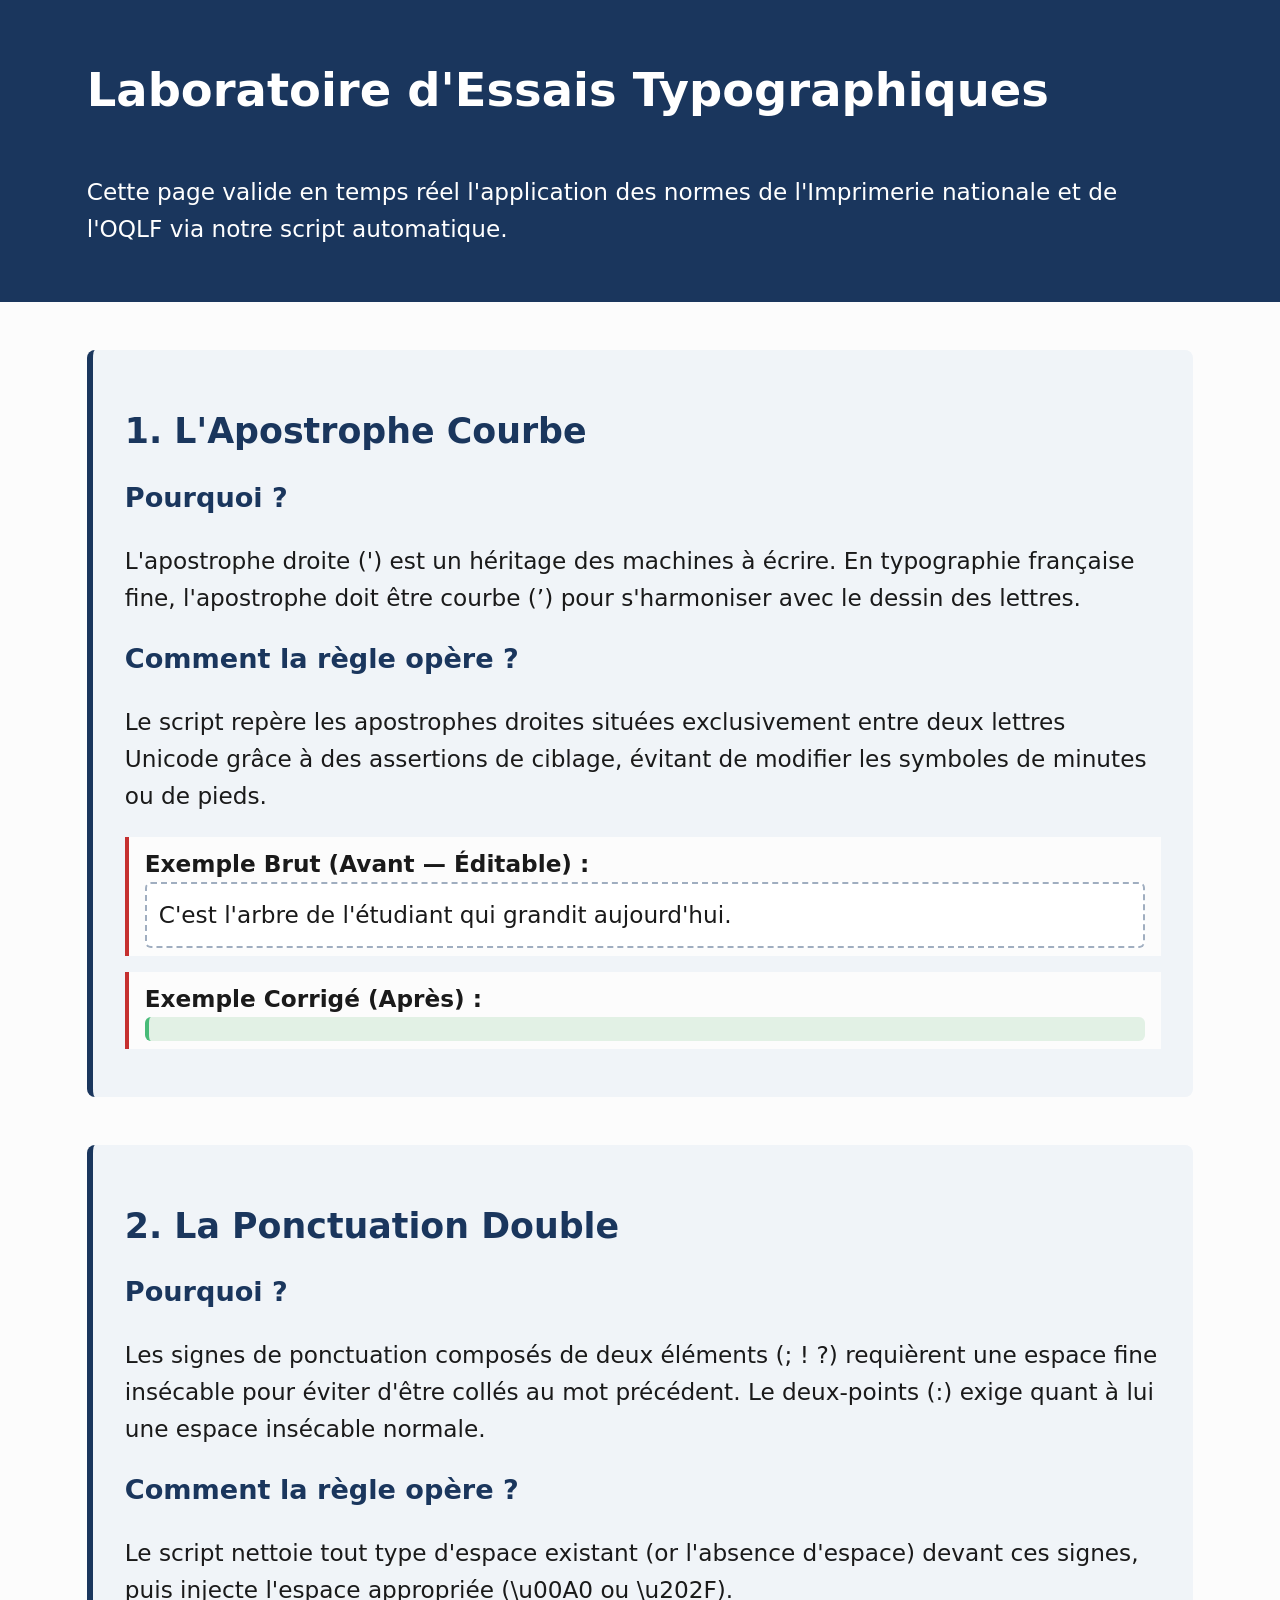
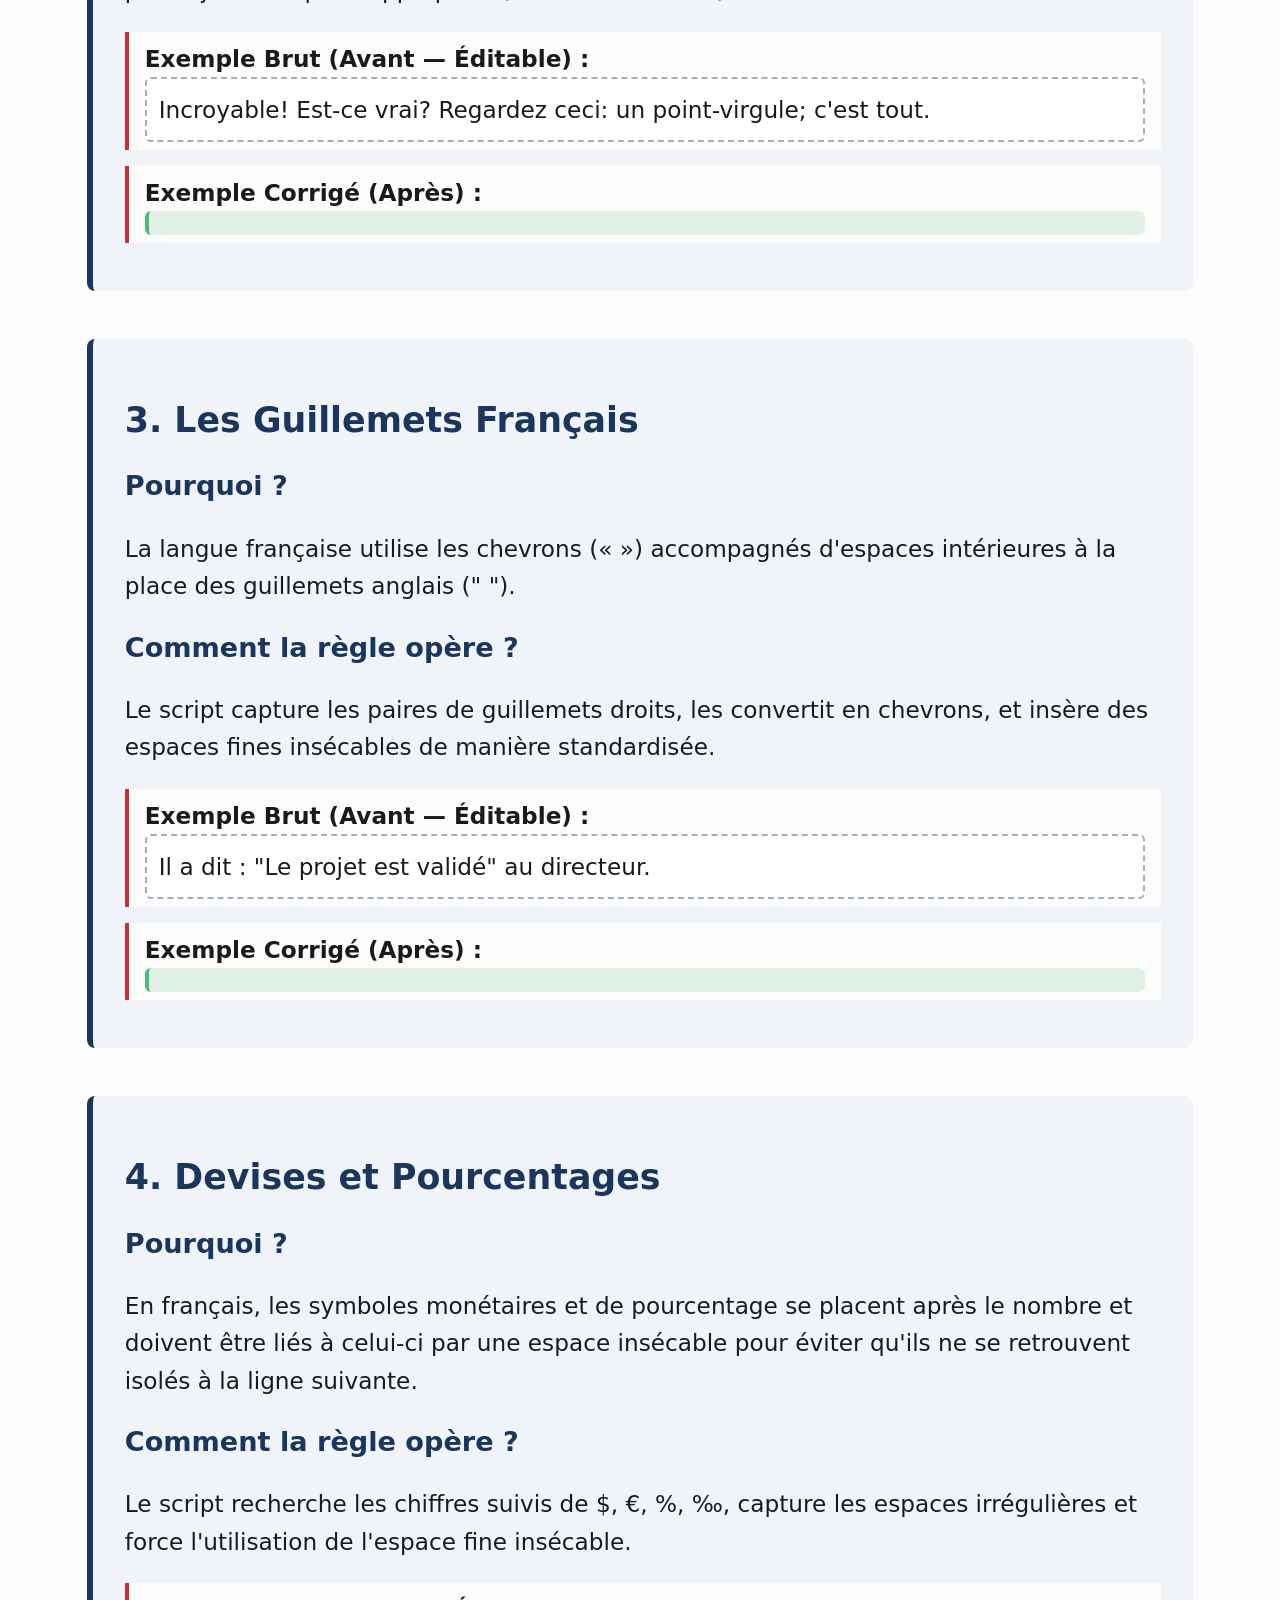
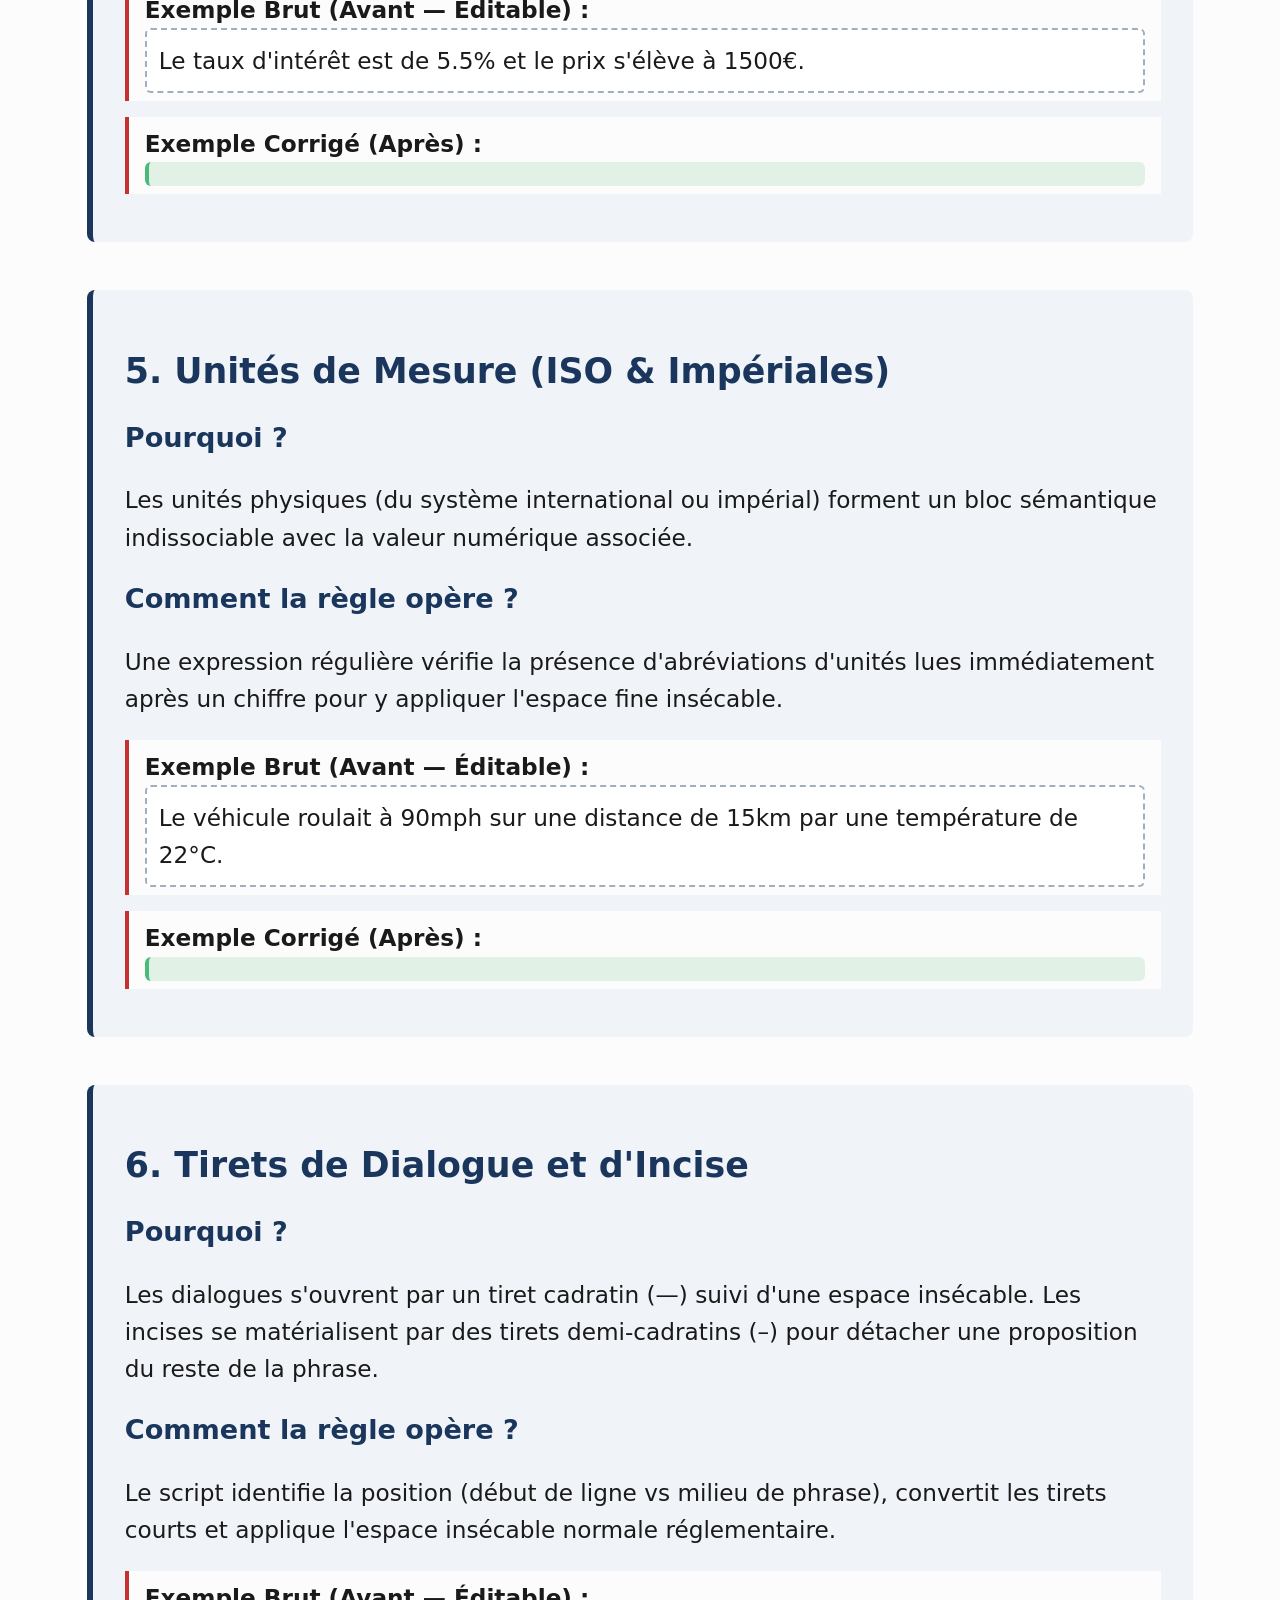
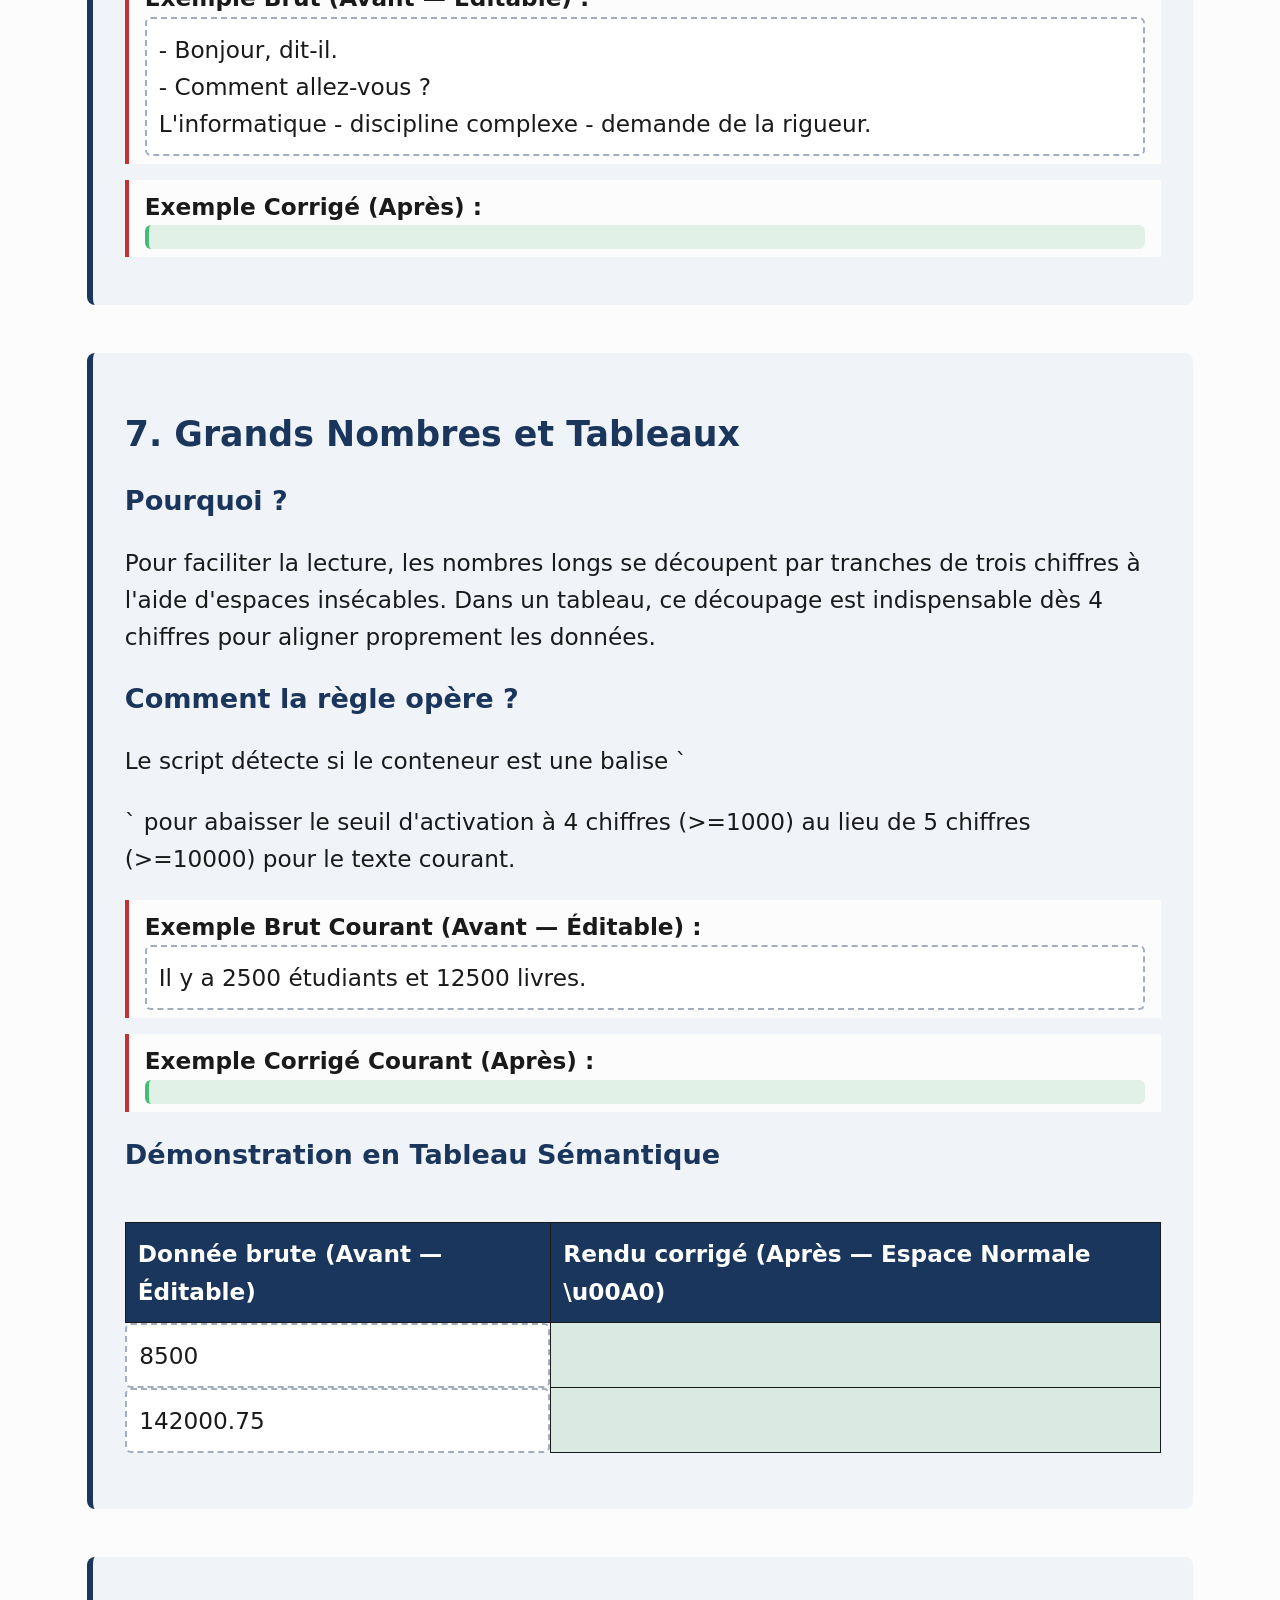
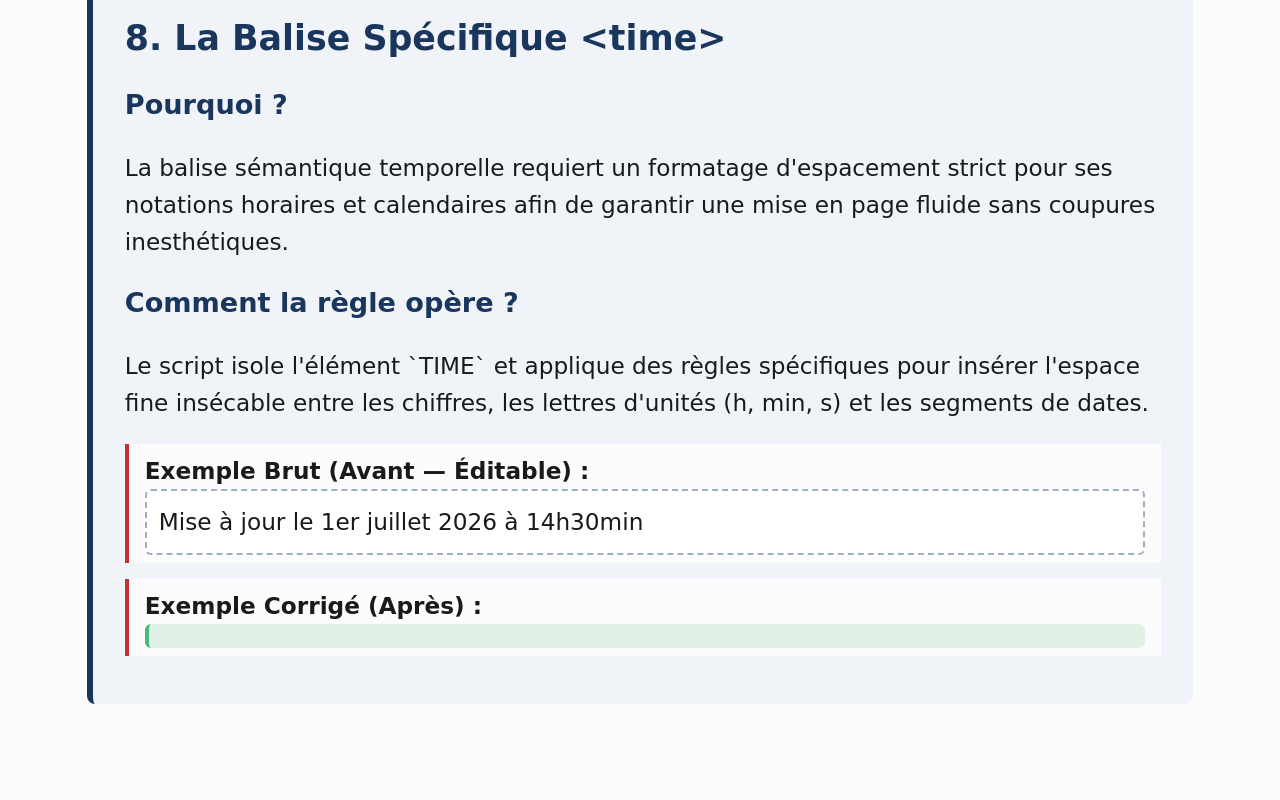
==== commit 06ee5e54: "Fix typo in punctuation rule and include script.js Corrected a typo in the explanation of punctuatio" ====
--- a/index.html
+++ b/index.html
@@ -39,7 +39,7 @@
       <h3>Pourquoi ?</h3>
       <p>Les signes de ponctuation composés de deux éléments (; ! ?) requièrent une espace fine insécable pour éviter d'être collés au mot précédent. Le deux-points (:) exige quant à lui une espace insécable normale.</p>
       <h3>Comment la règle opère ?</h3>
-      <p>Le script nettoie tout type d'espace existant (ou l'absence d'espace) devant ces signes, puis injecte l'espace appropriée (\u00A0 ou \u202F).</p>
+      <p>Le script nettoie tout type d'espace existant (or l'absence d'espace) devant ces signes, puis injecte l'espace appropriée (\u00A0 ou \u202F).</p>
       
       <blockquote>
         <strong>Exemple Brut (Avant — Éditable) :</strong><br>
@@ -179,5 +179,6 @@
 
   </main>
 
+  <script src="script.js"></script>
 </body>
 </html>
--- a/styles.css
+++ b/styles.css
@@ -6,15 +6,25 @@
   --primary-color: #1a365d; /* Bleu profond accessible AA sur fond clair */
   --card-bg: #f0f4f8;
   --accent-color: #c53030;
+  
+  /* Nouvelles variables pour le laboratoire */
+  --source-bg: #ffffff;
+  --source-border: #a0aec0;
+  --target-bg-ins: rgba(46, 160, 67, 0.12); /* Vert doux pour <ins> */
+  --space-debug-color: rgba(197, 48, 48, 0.4); /* Couleur pour le debug des espaces */
 }
 
 @media (prefers-color-scheme: dark) {
   :root {
     --bg-color: #121212;
     --text-color: #e0e0e0;
-    --primary-color: #2b6cb0; /* Bleu adapté pour le contraste sur fond sombre */
+    --primary-color: #4299e1; /* Bleu adapté pour le contraste sur fond sombre */
     --card-bg: #1e1e1e;
     --accent-color: #feb2b2;
+    
+    --source-bg: #2d3748;
+    --source-border: #4a5568;
+    --target-bg-ins: rgba(56, 161, 105, 0.2);
   }
 }
 
@@ -24,19 +34,16 @@
 body {
   margin: 0;
   font-family: system-ui, -apple-system, BlinkMacSystemFont, "Segoe UI", Roboto, Helvetica, Arial, sans-serif;
-  /* Typographie fluide : varie automatiquement entre 1rem (16px) et 1.5rem (24px) selon l'écran */
   font-size: clamp(1rem, 0.85rem + 0.75vw, 1.5rem);
   line-height: 1.6;
   background-color: var(--bg-color);
   color: var(--text-color);
   
-  /* Grid Layout pour forcer le footer en bas et gérer les zones pleine largeur */
   display: grid;
   grid-template-rows: auto 1fr auto;
   min-height: 100vh;
 }
 
-/* Structures pleine largeur avec contenu centré dans une grille interne */
 header, footer {
   background-color: var(--primary-color);
   color: #ffffff;
@@ -53,7 +60,6 @@
   color: var(--accent-color);
 }
 
-/* Conteneur principal centré, limité à une largeur sémantique de 75ch */
 main {
   display: grid;
   grid-template-columns: minmax(1rem, 1fr) min(75ch, 100%) minmax(1rem, 1fr);
@@ -99,7 +105,6 @@
   color: #ffffff;
 }
 
-/* Éléments de démonstration avant/après */
 blockquote {
   background: var(--bg-color);
   border-left: 4px solid var(--accent-color);
@@ -107,7 +112,56 @@
   padding: 0.5rem 1rem;
 }
 
+/* --- STYLES ADAPTÉS AU NOUVEAU LAB TYPOGRAPHIQUE --- */
+
+/* Zone source éditable (.no-typo) */
+.no-typo {
+  display: block;
+  width: 100%;
+  padding: 0.75rem;
+  background-color: var(--source-bg);
+  border: 2px dashed var(--source-border);
+  border-radius: 6px;
+  color: var(--text-color);
+  outline: none;
+  font-family: inherit;
+  transition: border-color 0.2s ease;
+}
+
+.no-typo:focus {
+  border-color: var(--primary-color);
+}
+
+/* Zone de rendu corrigée (Balise <ins>) */
 ins {
   text-decoration: none;
-  background-color: rgba(46, 160, 67, 0.15);
+  display: block;
+  width: 100%;
+  padding: 0.75rem;
+  background-color: var(--target-bg-ins);
+  border-radius: 6px;
+  border-left: 4px solid #48bb78;
 }
+
+/* Ajustements pour l'affichage dans les tableaux */
+td .no-typo {
+  display: inline-block;
+  width: auto;
+  padding: 0.25rem 0.5rem;
+  margin: 0;
+}
+
+td[id^="td-"] {
+  background-color: var(--target-bg-ins);
+  font-weight: 500;
+}
+
+/* Ajustement pour la balise <time> en zone de rendu */
+time[id^="time-"] {
+  display: block;
+  width: 100%;
+  padding: 0.75rem;
+  background-color: var(--target-bg-ins);
+  border-radius: 6px;
+  border-left: 4px solid #48bb78;
+}
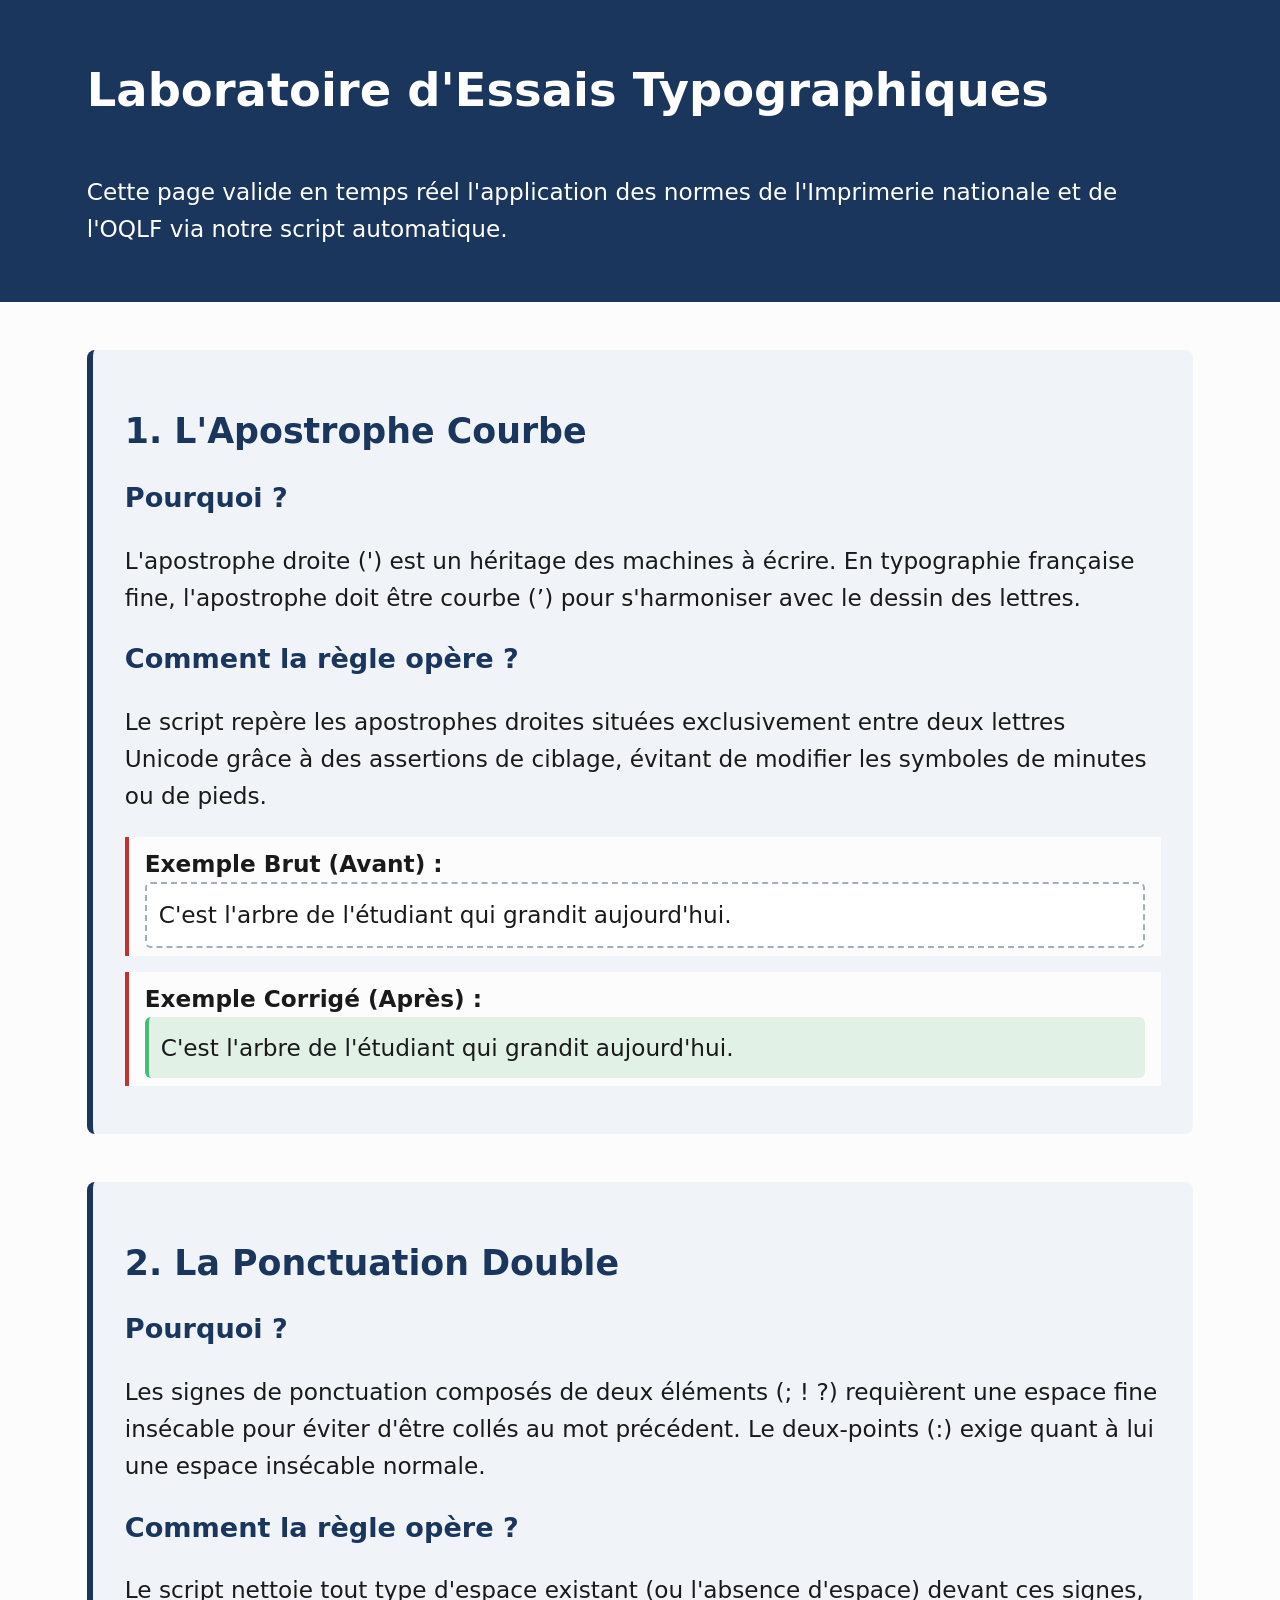
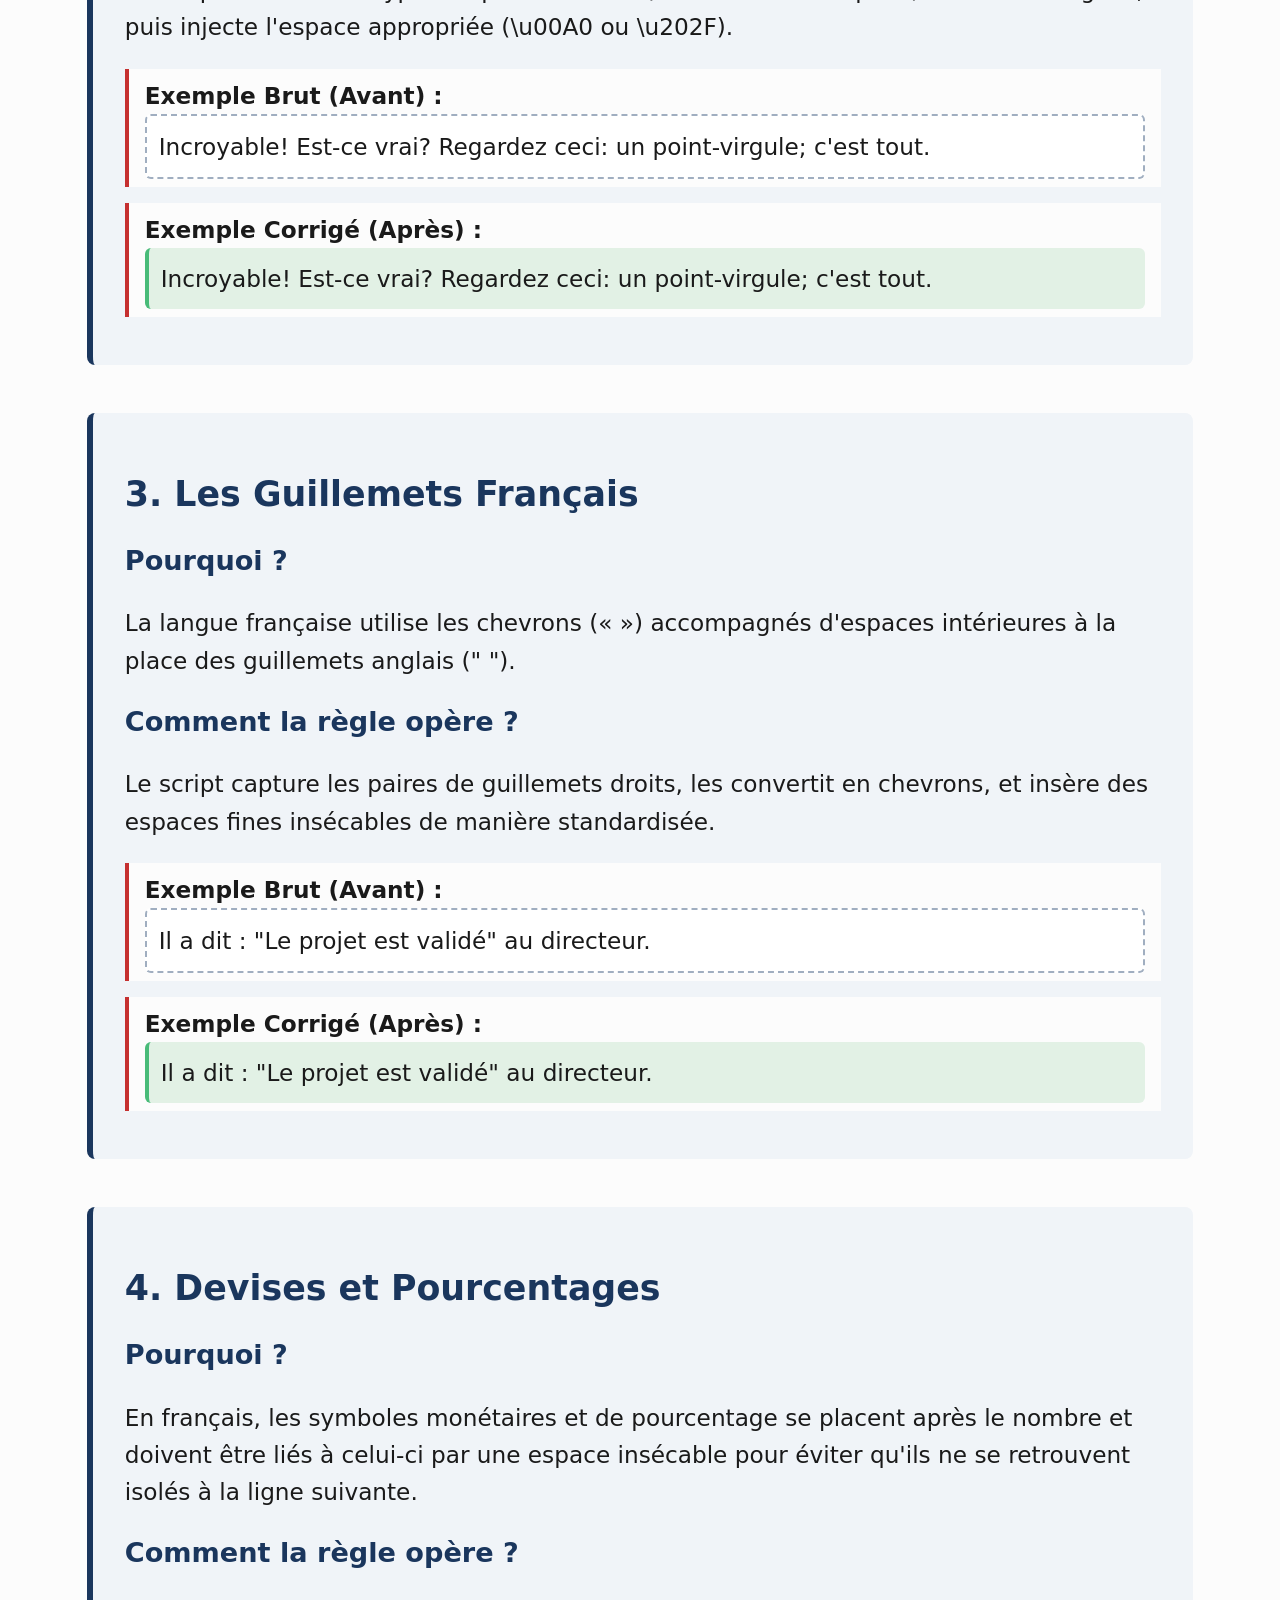
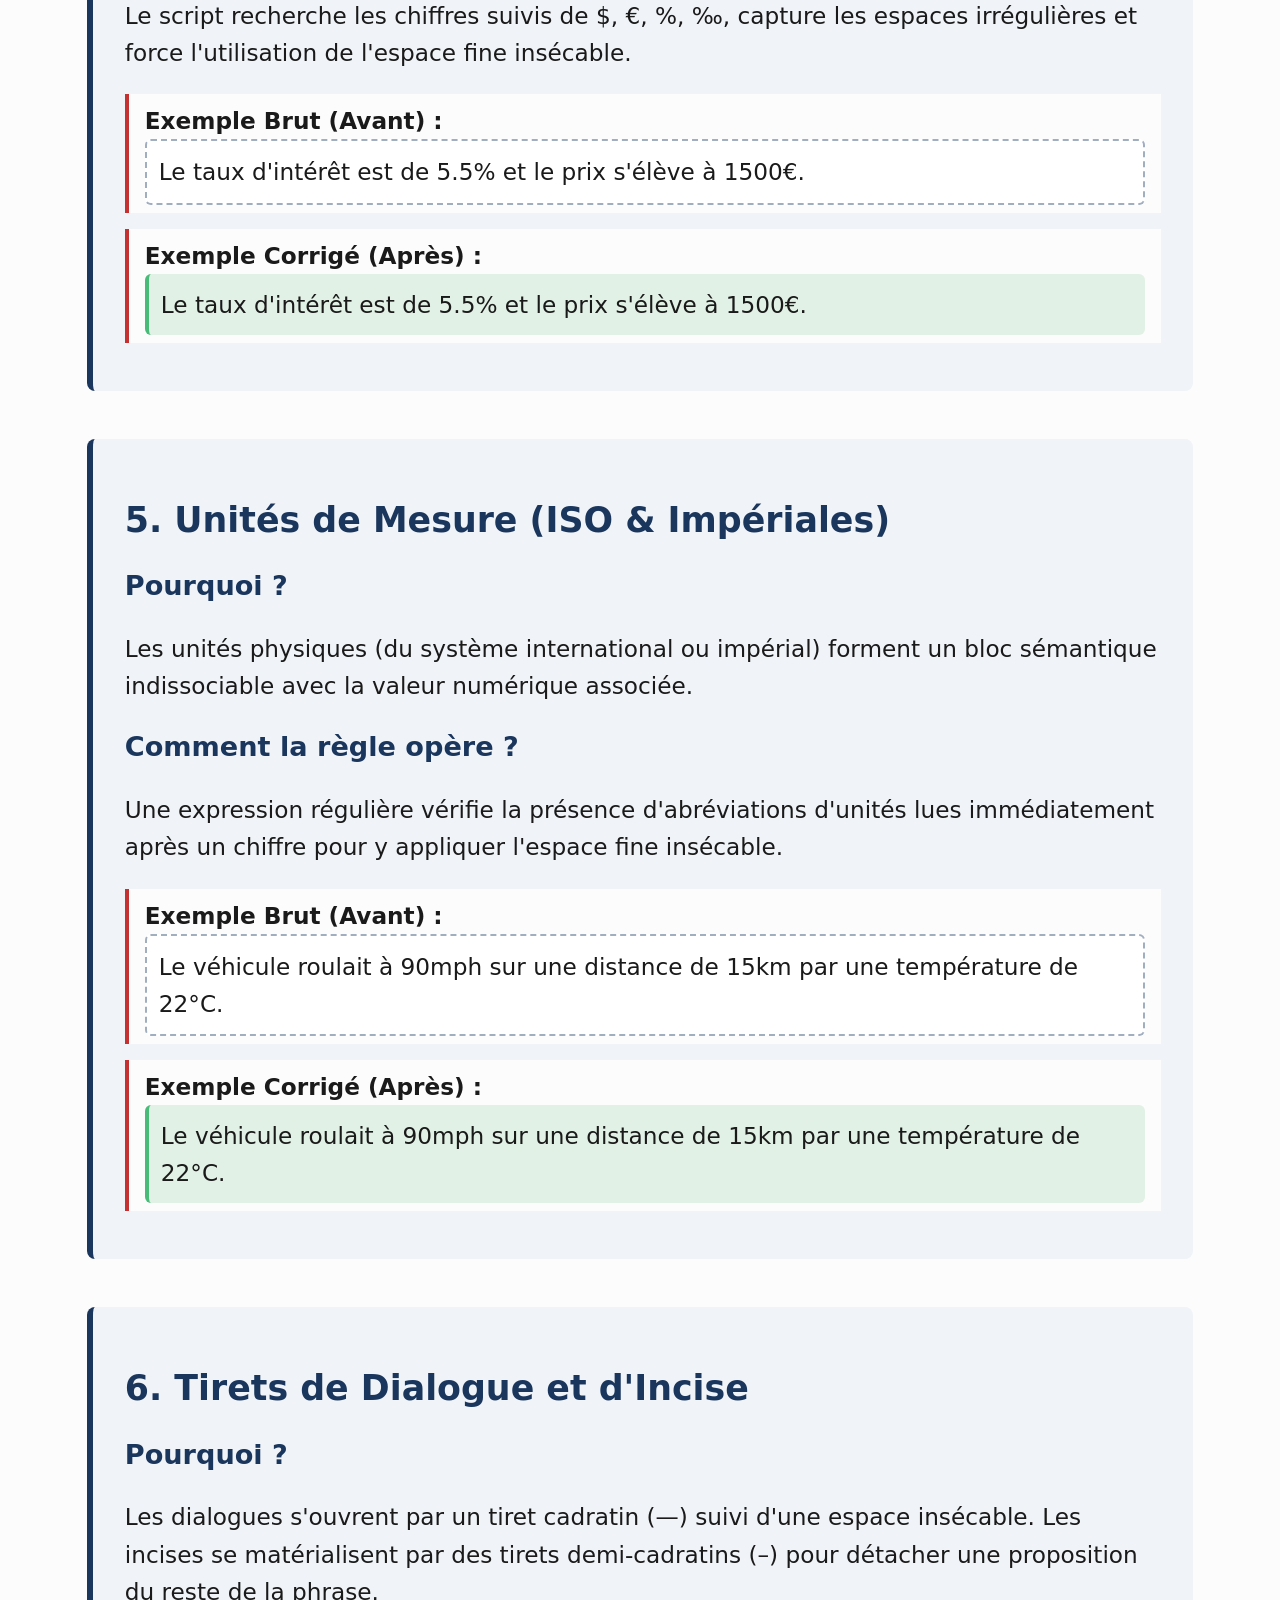
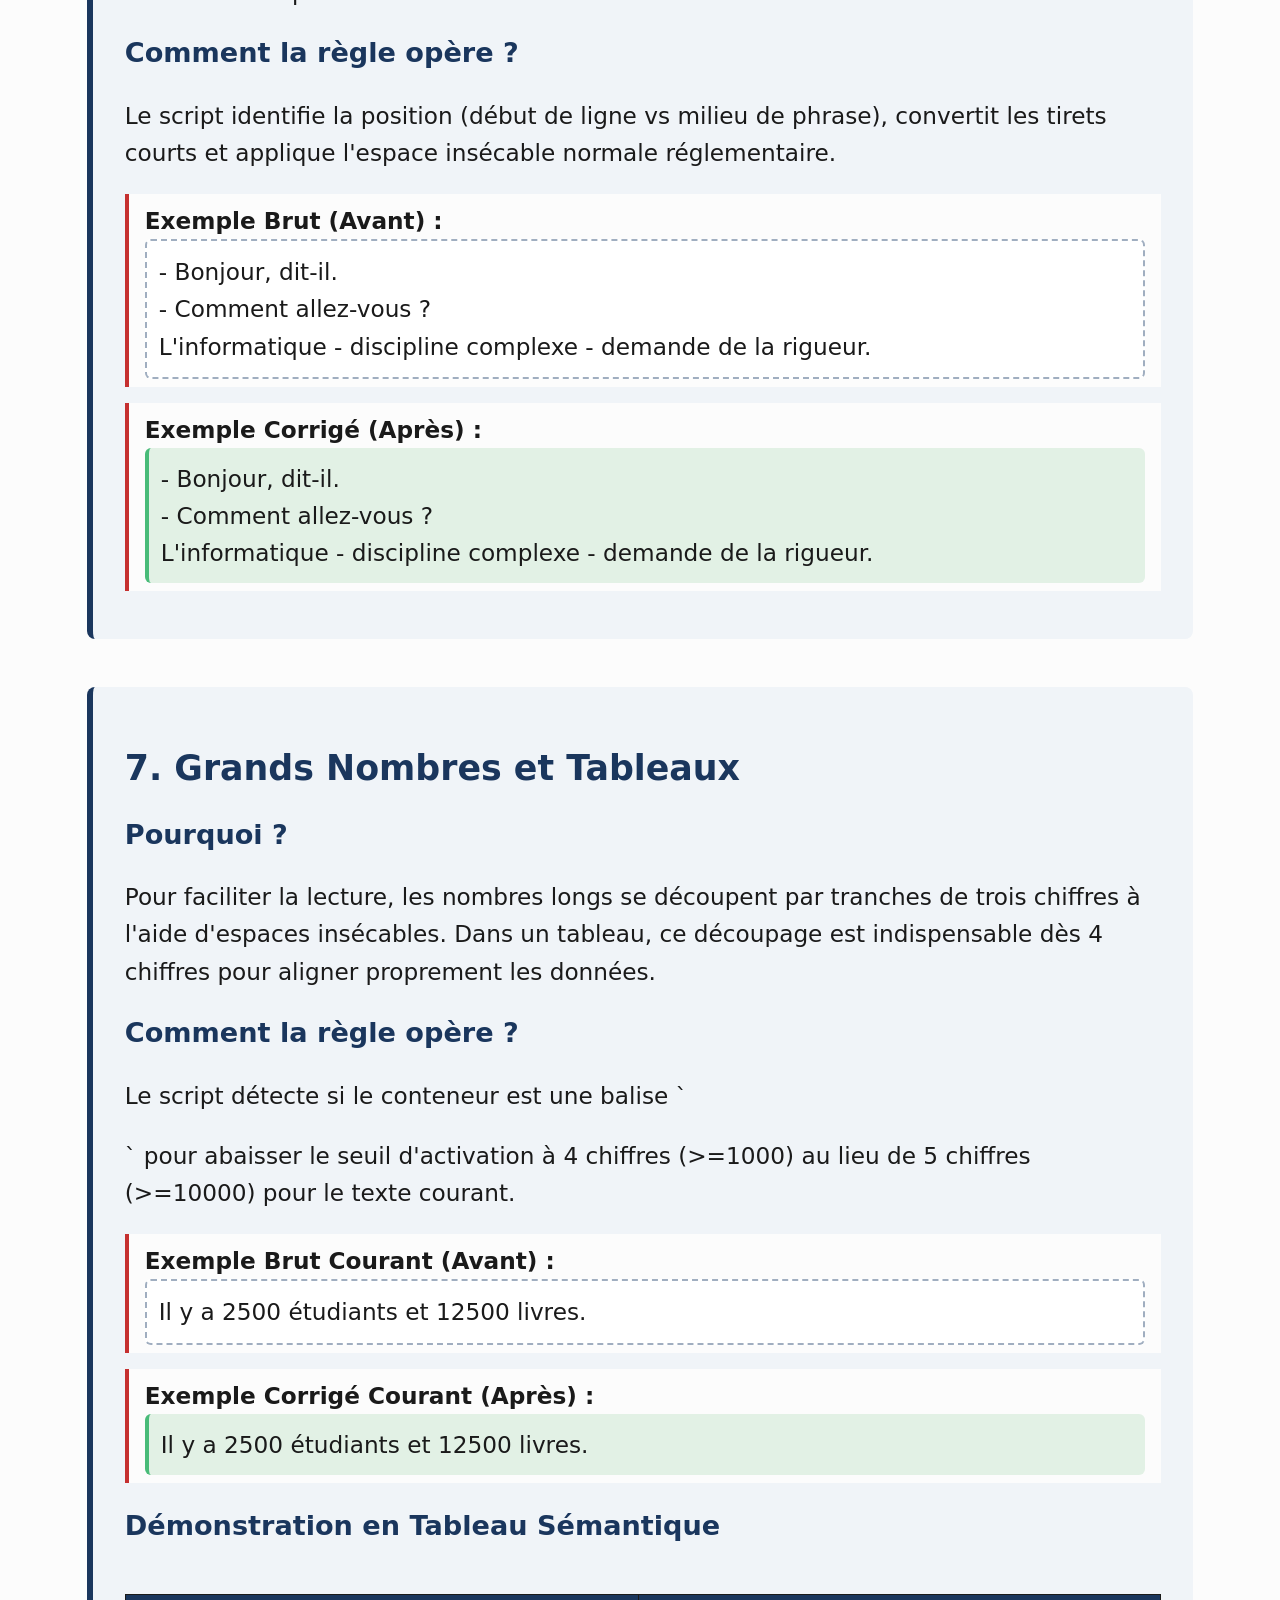
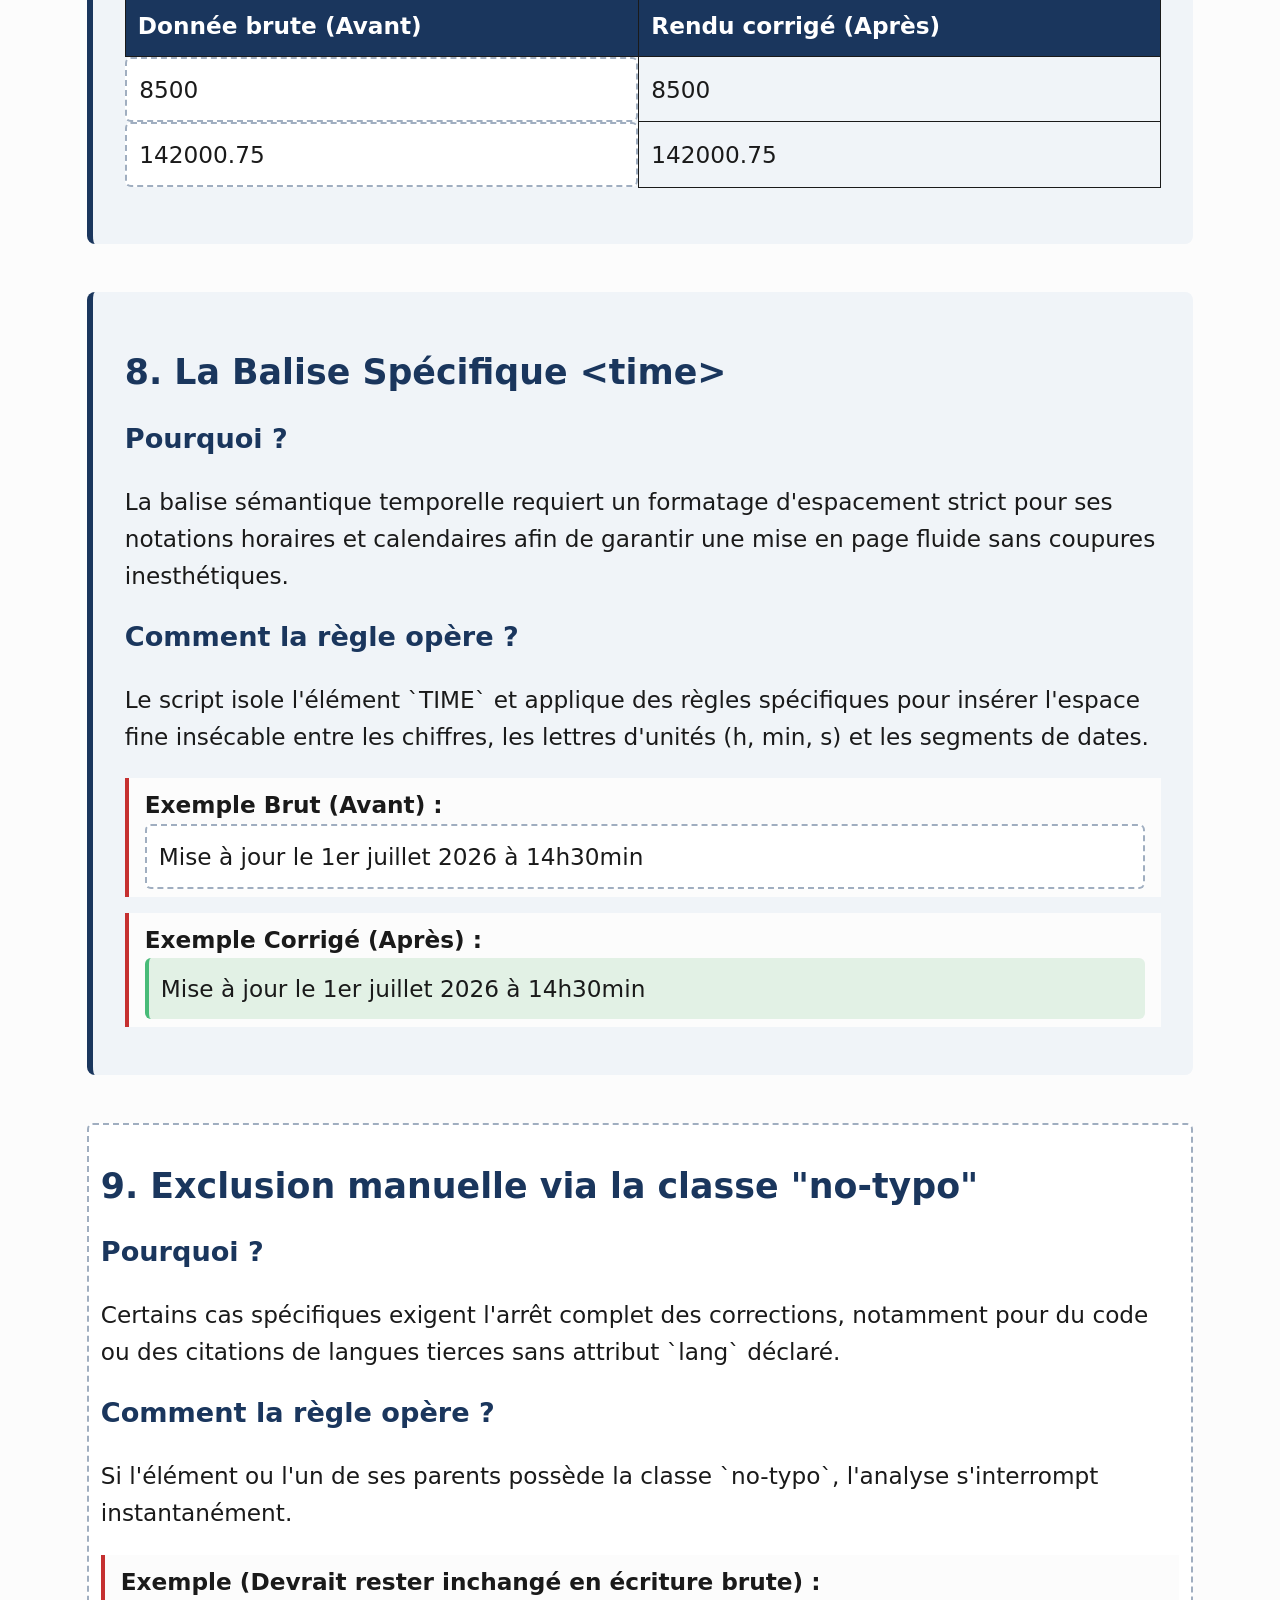
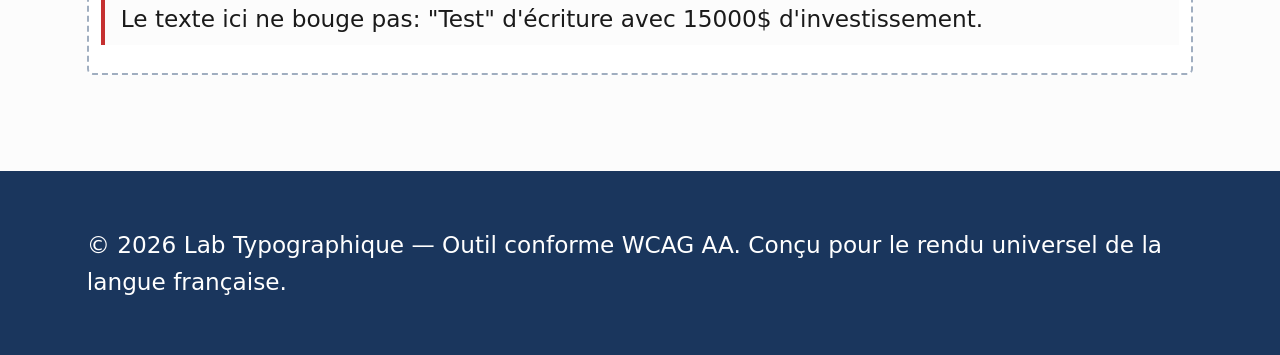
==== commit 64048b11: "Refactor examples and add exclusion section Updated examples to remove editable spans and added a ne" ====
--- a/index.html
+++ b/index.html
@@ -24,12 +24,12 @@
       <p>Le script repère les apostrophes droites situées exclusivement entre deux lettres Unicode grâce à des assertions de ciblage, évitant de modifier les symboles de minutes ou de pieds.</p>
       
       <blockquote>
-        <strong>Exemple Brut (Avant — Éditable) :</strong><br>
-        <span class="no-typo" contenteditable="true" data-target="ins-1">C'est l'arbre de l'étudiant qui grandit aujourd'hui.</span>
-      </blockquote>
-      <blockquote>
-        <strong>Exemple Corrigé (Après) :</strong><br>
-        <ins id="ins-1"></ins>
+        <strong>Exemple Brut (Avant) :</strong><br>
+        <span class="no-typo">C'est l'arbre de l'étudiant qui grandit aujourd'hui.</span>
+      </blockquote>
+      <blockquote>
+        <strong>Exemple Corrigé (Après) :</strong><br>
+        <ins>C'est l'arbre de l'étudiant qui grandit aujourd'hui.</ins>
       </blockquote>
     </section>
 
@@ -39,15 +39,15 @@
       <h3>Pourquoi ?</h3>
       <p>Les signes de ponctuation composés de deux éléments (; ! ?) requièrent une espace fine insécable pour éviter d'être collés au mot précédent. Le deux-points (:) exige quant à lui une espace insécable normale.</p>
       <h3>Comment la règle opère ?</h3>
-      <p>Le script nettoie tout type d'espace existant (or l'absence d'espace) devant ces signes, puis injecte l'espace appropriée (\u00A0 ou \u202F).</p>
-      
-      <blockquote>
-        <strong>Exemple Brut (Avant — Éditable) :</strong><br>
-        <span class="no-typo" contenteditable="true" data-target="ins-2">Incroyable! Est-ce vrai? Regardez ceci: un point-virgule; c'est tout.</span>
-      </blockquote>
-      <blockquote>
-        <strong>Exemple Corrigé (Après) :</strong><br>
-        <ins id="ins-2"></ins>
+      <p>Le script nettoie tout type d'espace existant (ou l'absence d'espace) devant ces signes, puis injecte l'espace appropriée (\u00A0 ou \u202F).</p>
+      
+      <blockquote>
+        <strong>Exemple Brut (Avant) :</strong><br>
+        <span class="no-typo">Incroyable! Est-ce vrai? Regardez ceci: un point-virgule; c'est tout.</span>
+      </blockquote>
+      <blockquote>
+        <strong>Exemple Corrigé (Après) :</strong><br>
+        <ins>Incroyable! Est-ce vrai? Regardez ceci: un point-virgule; c'est tout.</ins>
       </blockquote>
     </section>
 
@@ -60,12 +60,12 @@
       <p>Le script capture les paires de guillemets droits, les convertit en chevrons, et insère des espaces fines insécables de manière standardisée.</p>
       
       <blockquote>
-        <strong>Exemple Brut (Avant — Éditable) :</strong><br>
-        <span class="no-typo" contenteditable="true" data-target="ins-3">Il a dit : "Le projet est validé" au directeur.</span>
-      </blockquote>
-      <blockquote>
-        <strong>Exemple Corrigé (Après) :</strong><br>
-        <ins id="ins-3"></ins>
+        <strong>Exemple Brut (Avant) :</strong><br>
+        <span class="no-typo">Il a dit : "Le projet est validé" au directeur.</span>
+      </blockquote>
+      <blockquote>
+        <strong>Exemple Corrigé (Après) :</strong><br>
+        <ins>Il a dit : "Le projet est validé" au directeur.</ins>
       </blockquote>
     </section>
 
@@ -78,12 +78,12 @@
       <p>Le script recherche les chiffres suivis de $, €, %, ‰, capture les espaces irrégulières et force l'utilisation de l'espace fine insécable.</p>
       
       <blockquote>
-        <strong>Exemple Brut (Avant — Éditable) :</strong><br>
-        <span class="no-typo" contenteditable="true" data-target="ins-4">Le taux d'intérêt est de 5.5% et le prix s'élève à 1500€.</span>
-      </blockquote>
-      <blockquote>
-        <strong>Exemple Corrigé (Après) :</strong><br>
-        <ins id="ins-4"></ins>
+        <strong>Exemple Brut (Avant) :</strong><br>
+        <span class="no-typo">Le taux d'intérêt est de 5.5% et le prix s'élève à 1500€.</span>
+      </blockquote>
+      <blockquote>
+        <strong>Exemple Corrigé (Après) :</strong><br>
+        <ins>Le taux d'intérêt est de 5.5% et le prix s'élève à 1500€.</ins>
       </blockquote>
     </section>
 
@@ -96,12 +96,12 @@
       <p>Une expression régulière vérifie la présence d'abréviations d'unités lues immédiatement après un chiffre pour y appliquer l'espace fine insécable.</p>
       
       <blockquote>
-        <strong>Exemple Brut (Avant — Éditable) :</strong><br>
-        <span class="no-typo" contenteditable="true" data-target="ins-5">Le véhicule roulait à 90mph sur une distance de 15km par une température de 22°C.</span>
-      </blockquote>
-      <blockquote>
-        <strong>Exemple Corrigé (Après) :</strong><br>
-        <ins id="ins-5"></ins>
+        <strong>Exemple Brut (Avant) :</strong><br>
+        <span class="no-typo">Le véhicule roulait à 90mph sur une distance de 15km par une température de 22°C.</span>
+      </blockquote>
+      <blockquote>
+        <strong>Exemple Corrigé (Après) :</strong><br>
+        <ins>Le véhicule roulait à 90mph sur une distance de 15km par une température de 22°C.</ins>
       </blockquote>
     </section>
 
@@ -114,12 +114,12 @@
       <p>Le script identifie la position (début de ligne vs milieu de phrase), convertit les tirets courts et applique l'espace insécable normale réglementaire.</p>
       
       <blockquote>
-        <strong>Exemple Brut (Avant — Éditable) :</strong><br>
-        <span class="no-typo" contenteditable="true" data-target="ins-6">- Bonjour, dit-il.<br>- Comment allez-vous ?<br>L'informatique - discipline complexe - demande de la rigueur.</span>
-      </blockquote>
-      <blockquote>
-        <strong>Exemple Corrigé (Après) :</strong><br>
-        <ins id="ins-6"></ins>
+        <strong>Exemple Brut (Avant) :</strong><br>
+        <span class="no-typo">- Bonjour, dit-il.<br>- Comment allez-vous ?<br>L'informatique - discipline complexe - demande de la rigueur.</span>
+      </blockquote>
+      <blockquote>
+        <strong>Exemple Corrigé (Après) :</strong><br>
+        <ins>- Bonjour, dit-il.<br>- Comment allez-vous ?<br>L'informatique - discipline complexe - demande de la rigueur.</ins>
       </blockquote>
     </section>
 
@@ -132,28 +132,28 @@
       <p>Le script détecte si le conteneur est une balise `<table>` pour abaisser le seuil d'activation à 4 chiffres (>=1000) au lieu de 5 chiffres (>=10000) pour le texte courant.</p>
       
       <blockquote>
-        <strong>Exemple Brut Courant (Avant — Éditable) :</strong> <span class="no-typo" contenteditable="true" data-target="ins-7">Il y a 2500 étudiants et 12500 livres.</span>
-      </blockquote>
-      <blockquote>
-        <strong>Exemple Corrigé Courant (Après) :</strong> <ins id="ins-7"></ins>
+        <strong>Exemple Brut Courant (Avant) :</strong> <span class="no-typo">Il y a 2500 étudiants et 12500 livres.</span>
+      </blockquote>
+      <blockquote>
+        <strong>Exemple Corrigé Courant (Après) :</strong> <ins>Il y a 2500 étudiants et 12500 livres.</ins>
       </blockquote>
 
       <h3>Démonstration en Tableau Sémantique</h3>
       <table>
         <thead>
           <tr>
-            <th>Donnée brute (Avant — Éditable)</th>
-            <th>Rendu corrigé (Après — Espace Normale \u00A0)</th>
+            <th>Donnée brute (Avant)</th>
+            <th>Rendu corrigé (Après)</th>
           </tr>
         </thead>
         <tbody>
           <tr>
-            <td class="no-typo" contenteditable="true" data-target="td-1">8500</td>
-            <td id="td-1"></td>
+            <td class="no-typo">8500</td>
+            <td>8500</td>
           </tr>
           <tr>
-            <td class="no-typo" contenteditable="true" data-target="td-2">142000.75</td>
-            <td id="td-2"></td>
+            <td class="no-typo">142000.75</td>
+            <td>142000.75</td>
           </tr>
         </tbody>
       </table>
@@ -168,17 +168,35 @@
       <p>Le script isole l'élément `TIME` et applique des règles spécifiques pour insérer l'espace fine insécable entre les chiffres, les lettres d'unités (h, min, s) et les segments de dates.</p>
       
       <blockquote>
-        <strong>Exemple Brut (Avant — Éditable) :</strong><br>
-        <span class="no-typo" contenteditable="true" data-target="time-1">Mise à jour le 1er juillet 2026 à 14h30min</span>
-      </blockquote>
-      <blockquote>
-        <strong>Exemple Corrigé (Après) :</strong><br>
-        <time id="time-1" datetime="2026-07-21T14:30"></time>
+        <strong>Exemple Brut (Avant) :</strong><br>
+        <time class="no-typo" datetime="2026-07-21T14:30">Mise à jour le 1er juillet 2026 à 14h30min</time>
+      </blockquote>
+      <blockquote>
+        <strong>Exemple Corrigé (Après) :</strong><br>
+        <ins><time datetime="2026-07-21T14:30">Mise à jour le 1er juillet 2026 à 14h30min</time></ins>
+      </blockquote>
+    </section>
+
+    <!-- SECTION 9 : EXCLUSION DE CLASSE -->
+    <section class="no-typo">
+      <h2>9. Exclusion manuelle via la classe "no-typo"</h2>
+      <h3>Pourquoi ?</h3>
+      <p>Certains cas spécifiques exigent l'arrêt complet des corrections, notamment pour du code ou des citations de langues tierces sans attribut `lang` déclaré.</p>
+      <h3>Comment la règle opère ?</h3>
+      <p>Si l'élément ou l'un de ses parents possède la classe `no-typo`, l'analyse s'interrompt instantanément.</p>
+      <blockquote>
+        <strong>Exemple (Devrait rester inchangé en écriture brute) :</strong><br>
+        Le texte ici ne bouge pas: "Test" d'écriture avec 15000$ d'investissement.
       </blockquote>
     </section>
 
   </main>
 
-  <script src="script.js"></script>
+  <footer>
+    <p>© 2026 Lab Typographique — Outil conforme WCAG AA. Conçu pour le rendu universel de la langue française.</p>
+  </footer>
+
+  <!-- Chargement du fichier renommé -->
+  <script src="correcteur-typo.js"></script>
 </body>
 </html>
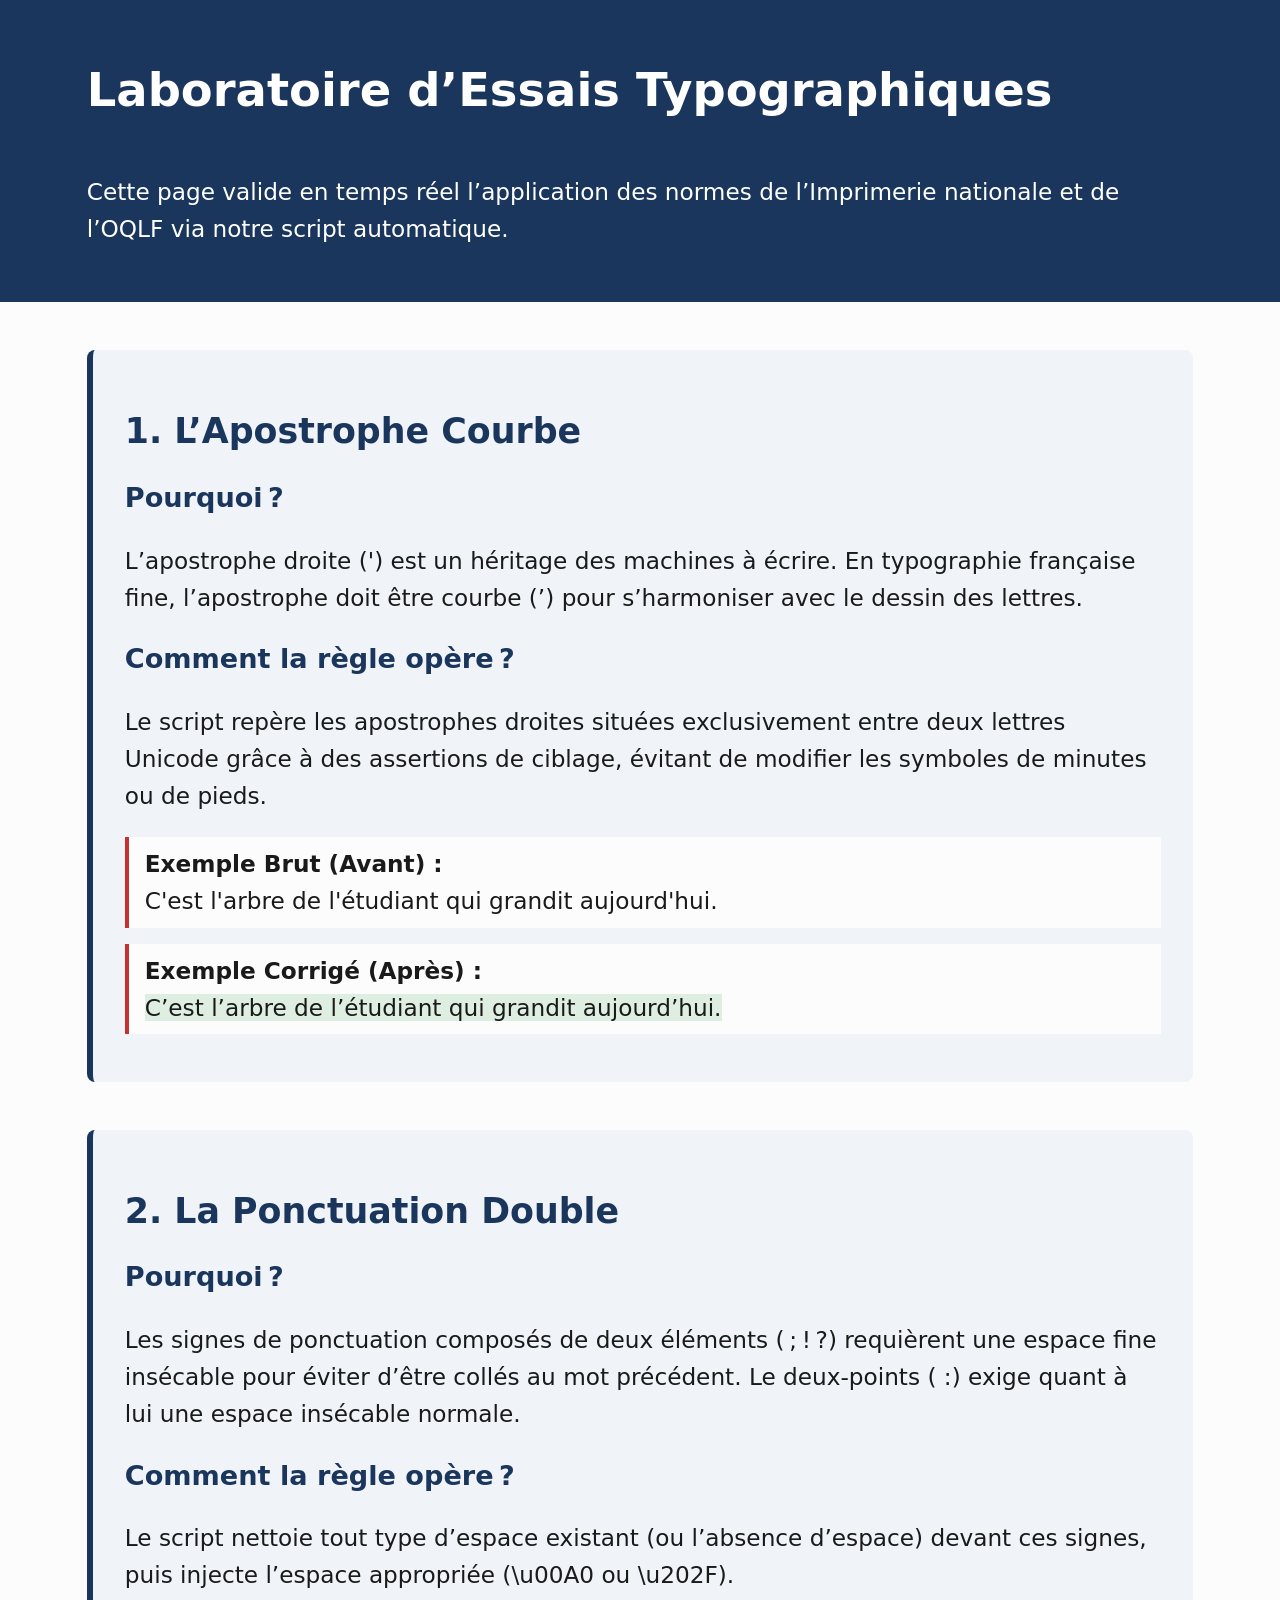
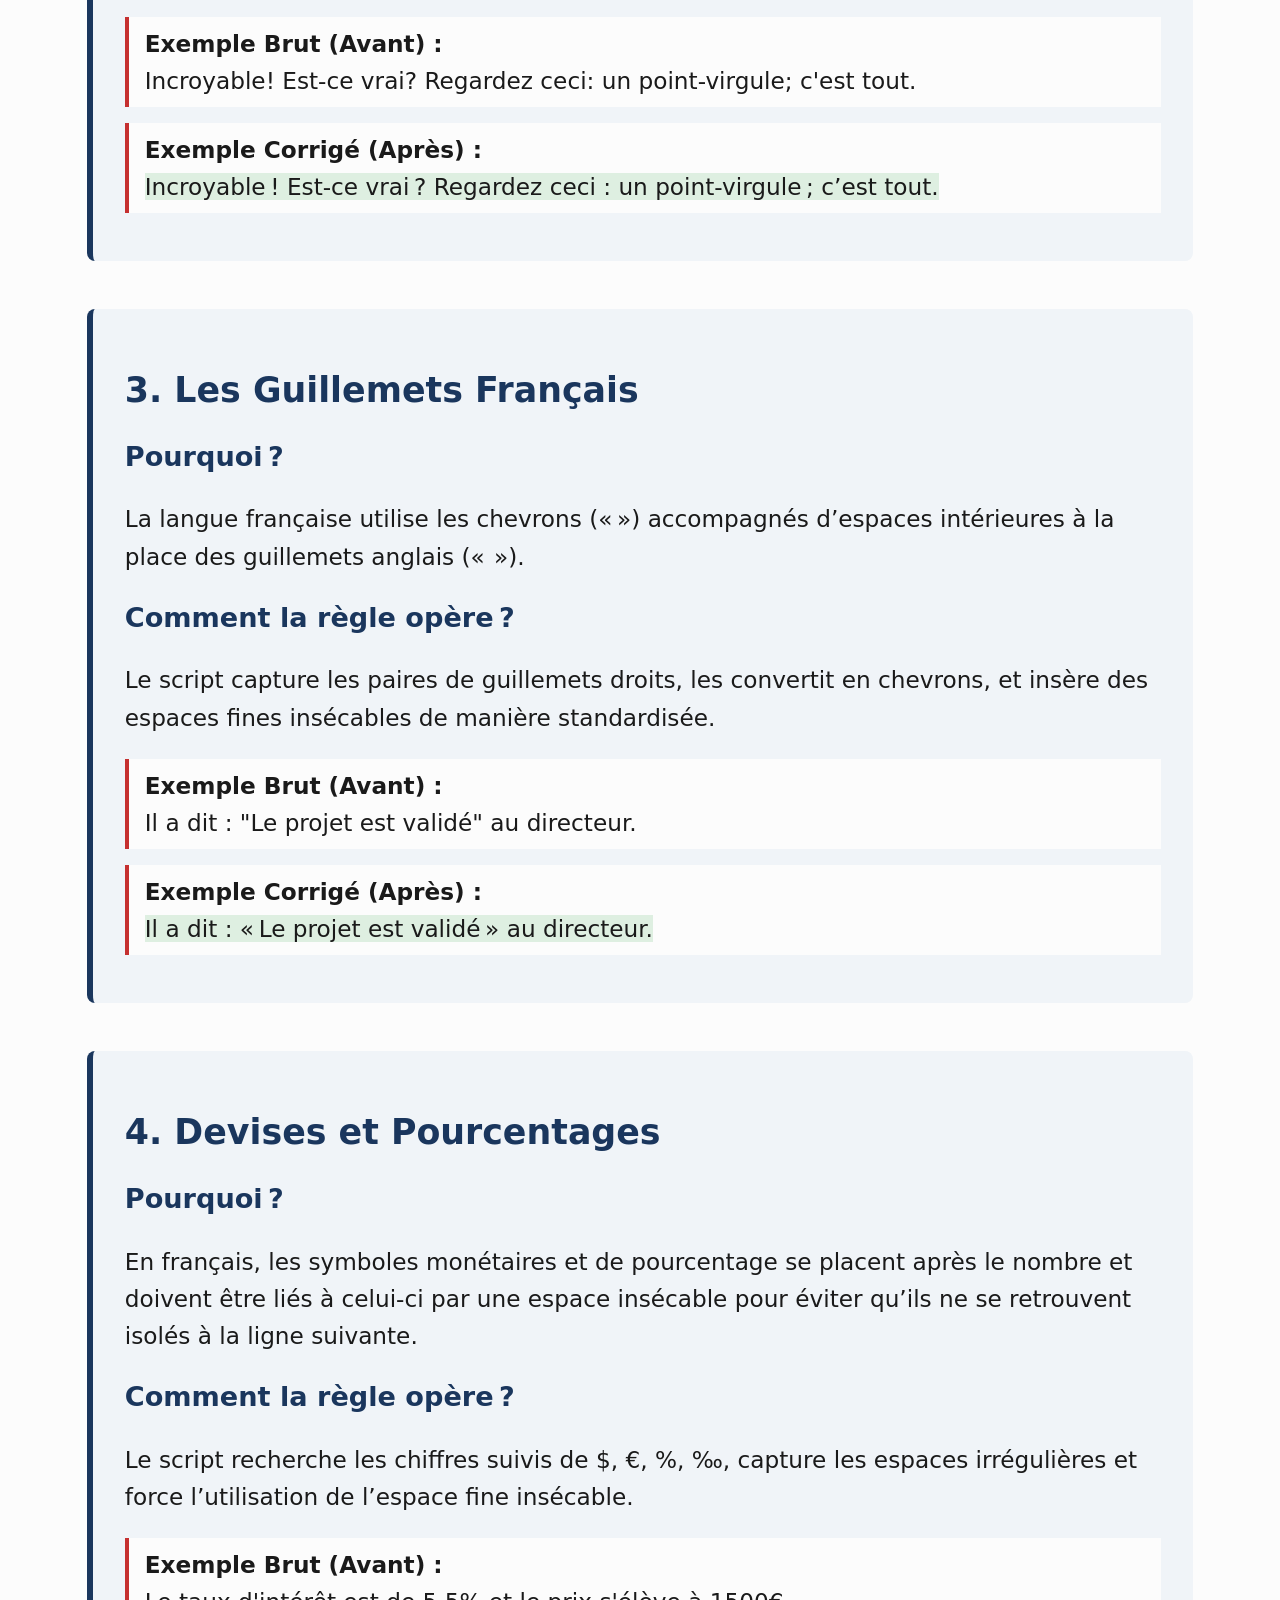
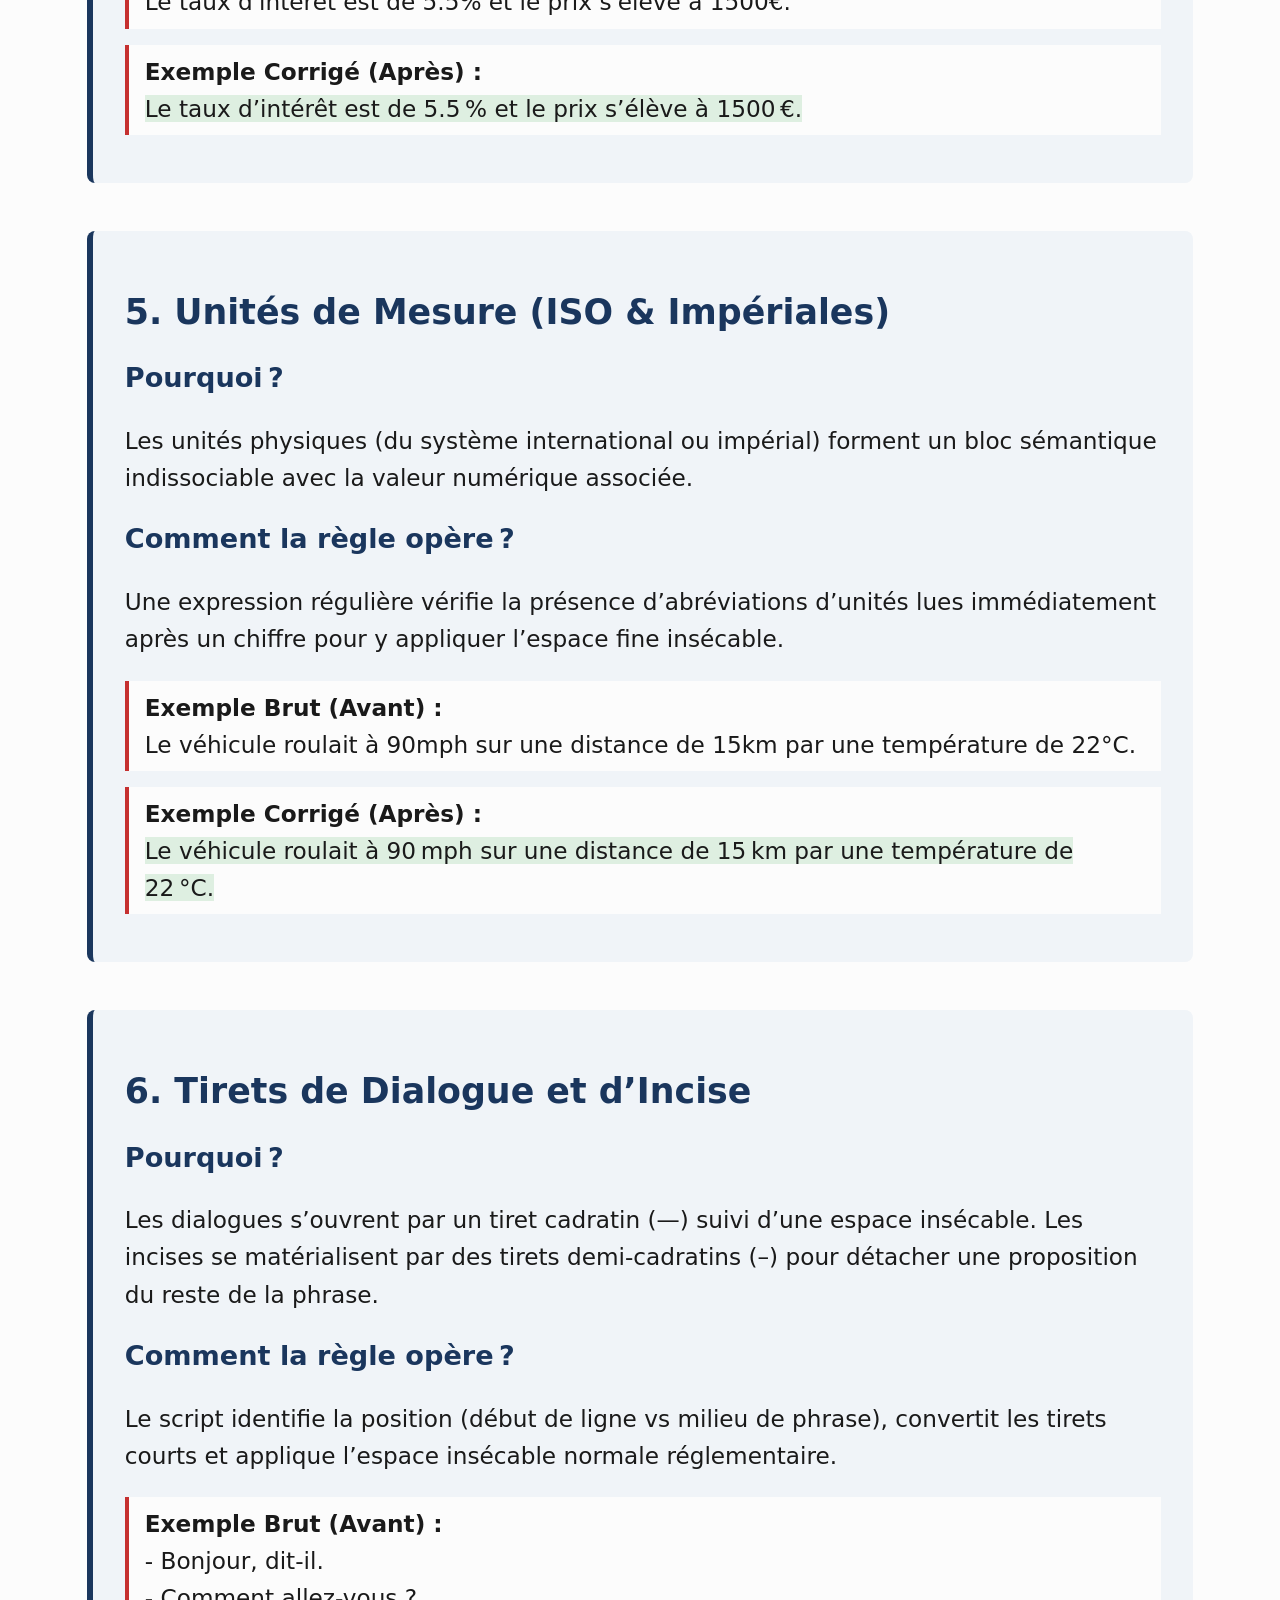
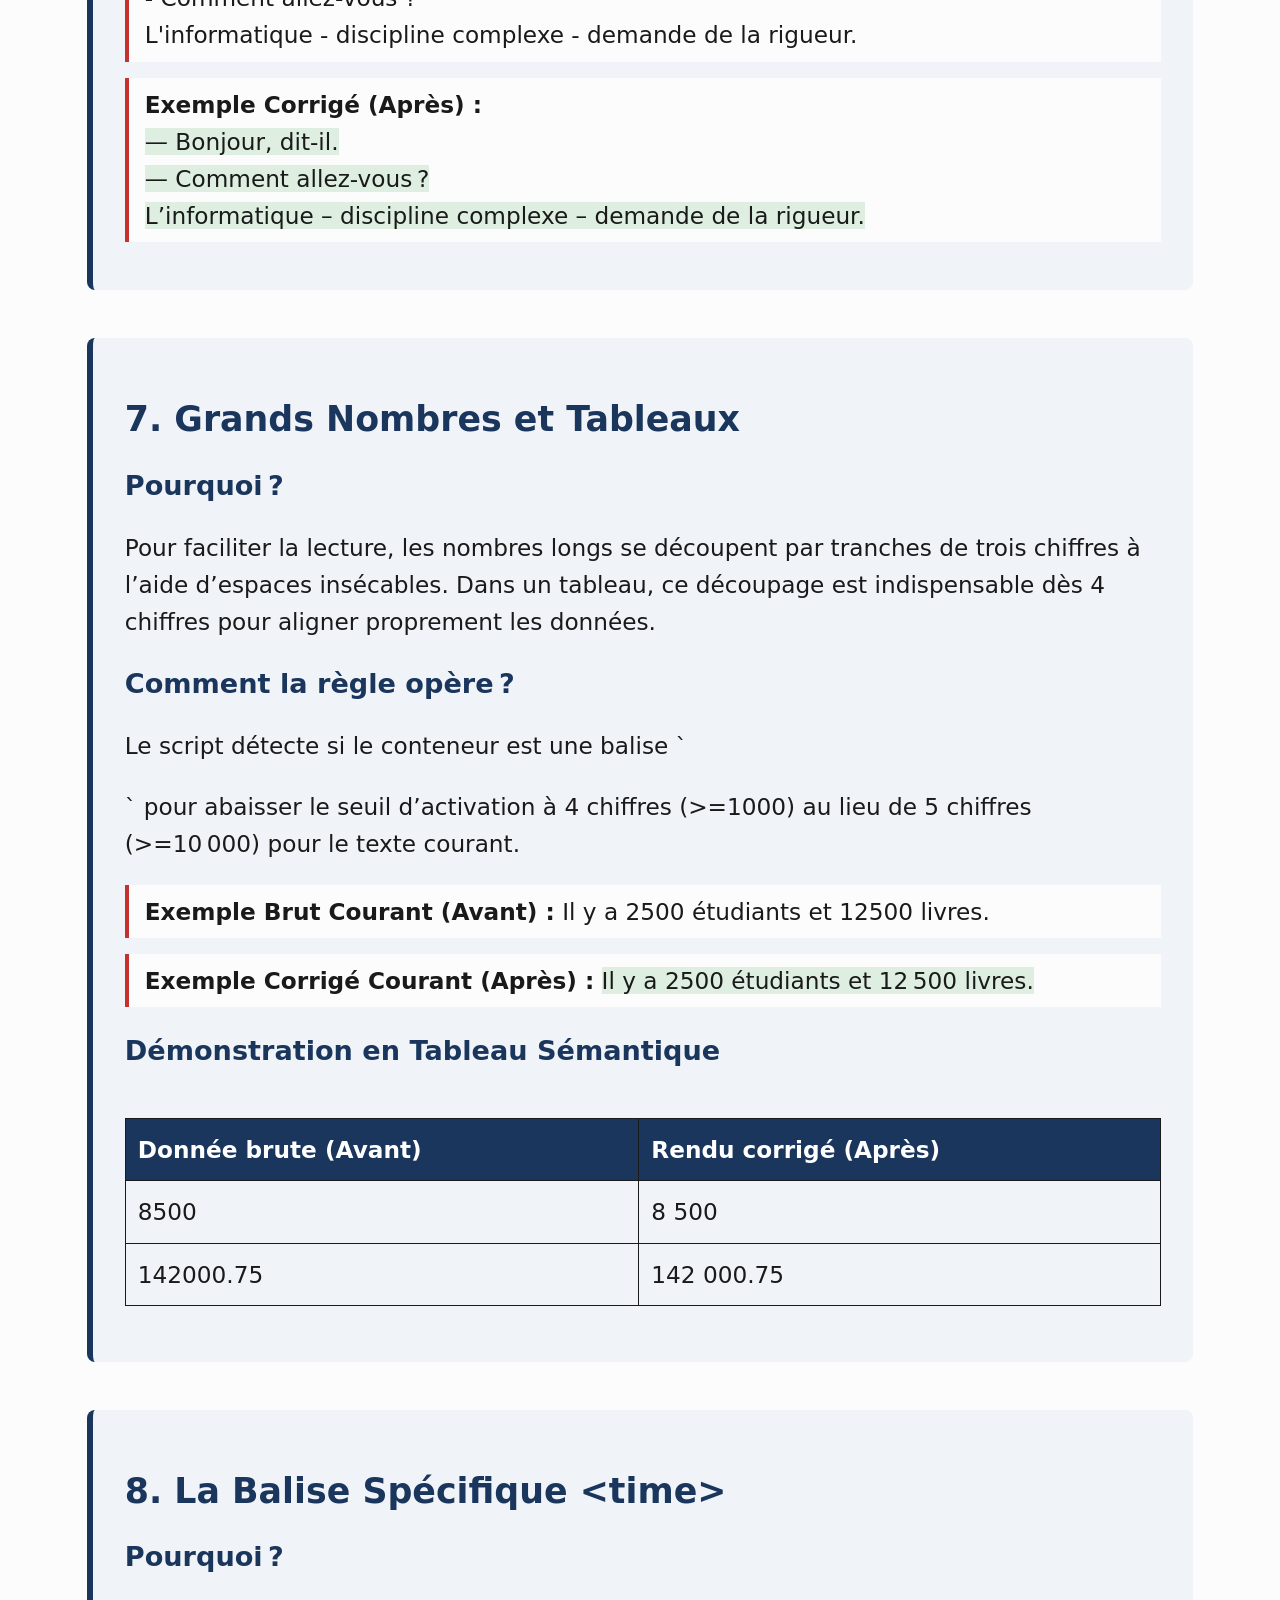
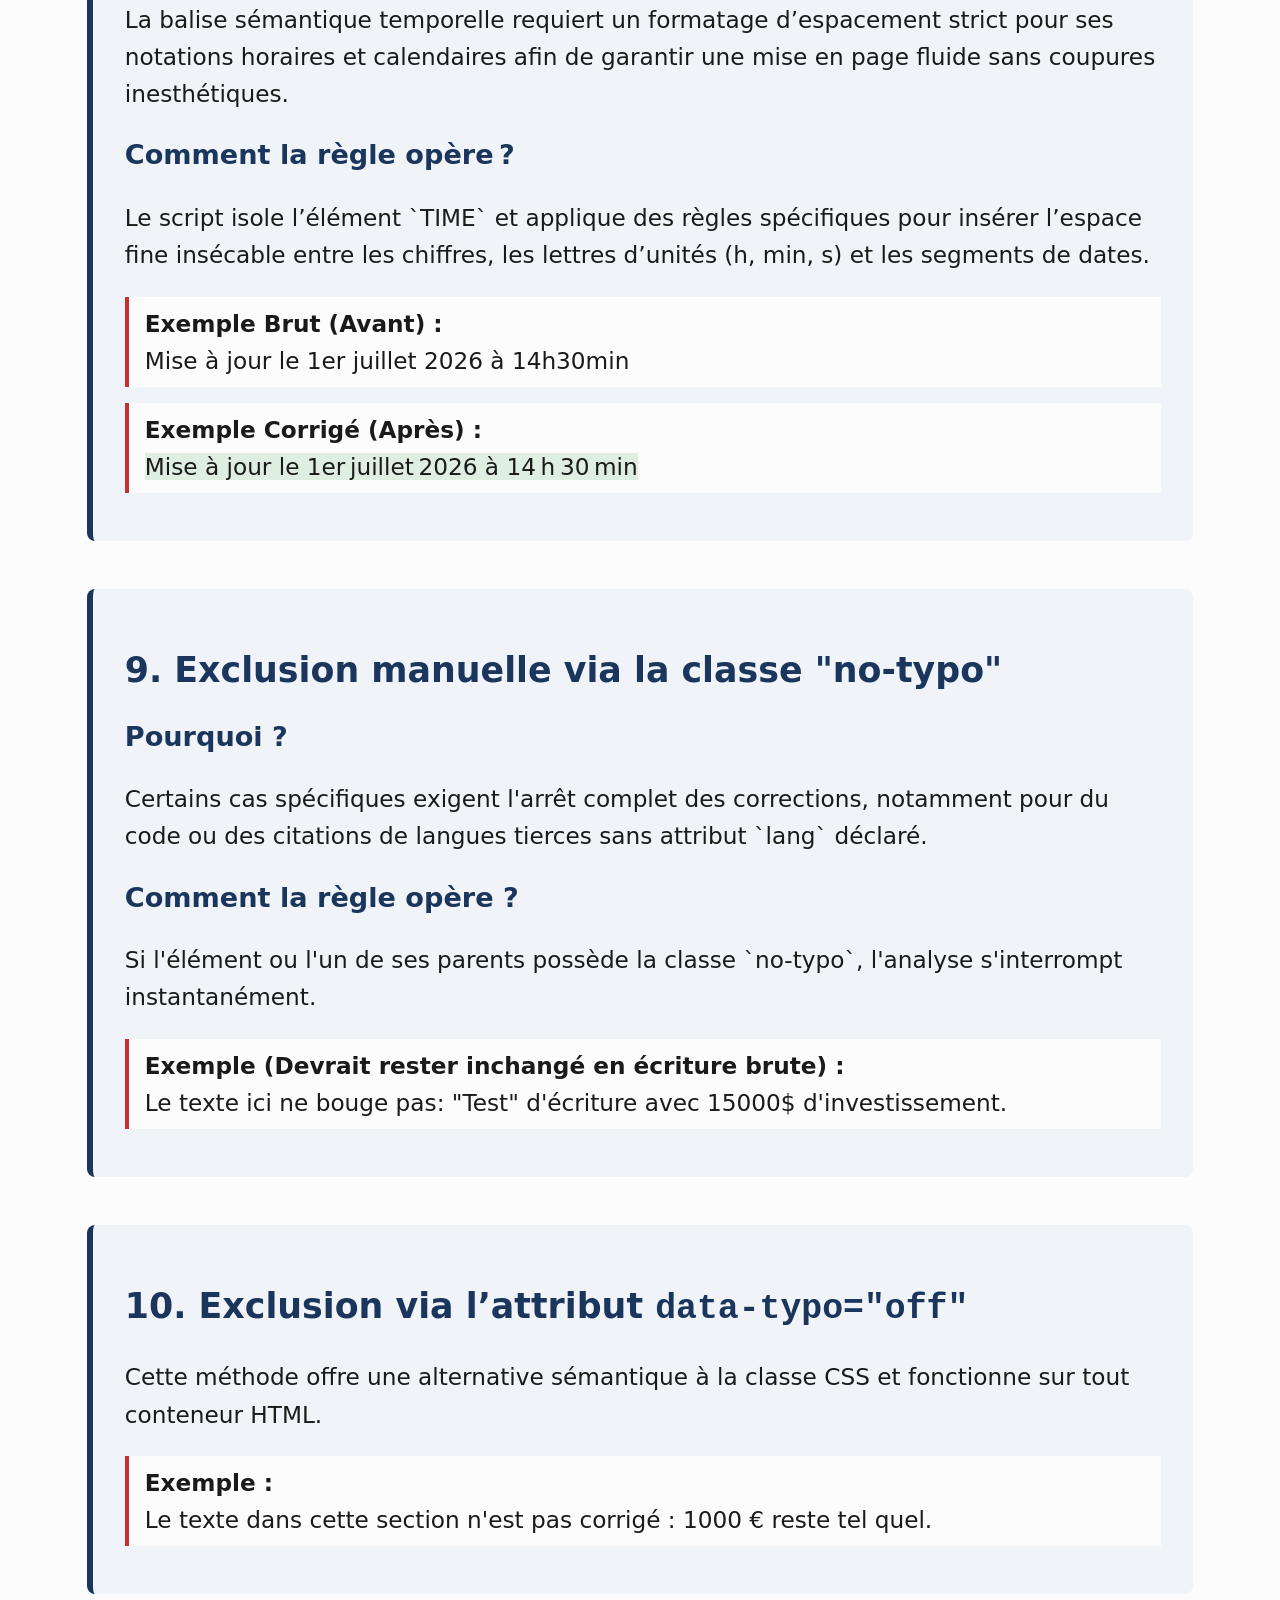
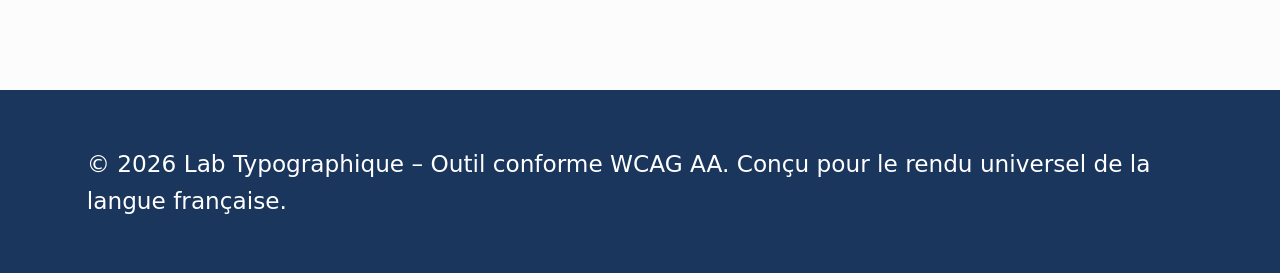
==== commit 1f45ee1f: "Improve typographic script and docs: better number formatting, refined dash handling, data-typo excl" ====
--- a/index.html
+++ b/index.html
@@ -190,6 +190,16 @@
       </blockquote>
     </section>
 
+    <!-- SECTION 10 : EXCLUSION PAR ATTRIBUT data-typo -->
+    <section>
+      <h2>10. Exclusion via l'attribut <code>data-typo="off"</code></h2>
+      <p>Cette méthode offre une alternative sémantique à la classe CSS et fonctionne sur tout conteneur HTML.</p>
+      <blockquote>
+        <strong>Exemple :</strong><br>
+        <div data-typo="off">Le texte dans cette section n'est pas corrigé : 1000 € reste tel quel.</div>
+      </blockquote>
+    </section>
+
   </main>
 
   <footer>
--- a/styles.css
+++ b/styles.css
@@ -6,25 +6,15 @@
   --primary-color: #1a365d; /* Bleu profond accessible AA sur fond clair */
   --card-bg: #f0f4f8;
   --accent-color: #c53030;
-  
-  /* Nouvelles variables pour le laboratoire */
-  --source-bg: #ffffff;
-  --source-border: #a0aec0;
-  --target-bg-ins: rgba(46, 160, 67, 0.12); /* Vert doux pour <ins> */
-  --space-debug-color: rgba(197, 48, 48, 0.4); /* Couleur pour le debug des espaces */
 }
 
 @media (prefers-color-scheme: dark) {
   :root {
     --bg-color: #121212;
     --text-color: #e0e0e0;
-    --primary-color: #4299e1; /* Bleu adapté pour le contraste sur fond sombre */
+    --primary-color: #2b6cb0; /* Bleu adapté pour le contraste sur fond sombre */
     --card-bg: #1e1e1e;
     --accent-color: #feb2b2;
-    
-    --source-bg: #2d3748;
-    --source-border: #4a5568;
-    --target-bg-ins: rgba(56, 161, 105, 0.2);
   }
 }
 
@@ -34,16 +24,19 @@
 body {
   margin: 0;
   font-family: system-ui, -apple-system, BlinkMacSystemFont, "Segoe UI", Roboto, Helvetica, Arial, sans-serif;
+  /* Typographie fluide : varie automatiquement entre 1rem (16px) et 1.5rem (24px) selon l'écran */
   font-size: clamp(1rem, 0.85rem + 0.75vw, 1.5rem);
   line-height: 1.6;
   background-color: var(--bg-color);
   color: var(--text-color);
   
+  /* Grid Layout pour forcer le footer en bas et gérer les zones pleine largeur */
   display: grid;
   grid-template-rows: auto 1fr auto;
   min-height: 100vh;
 }
 
+/* Structures pleine largeur avec contenu centré dans une grille interne */
 header, footer {
   background-color: var(--primary-color);
   color: #ffffff;
@@ -60,6 +53,7 @@
   color: var(--accent-color);
 }
 
+/* Conteneur principal centré, limité à une largeur sémantique de 75ch */
 main {
   display: grid;
   grid-template-columns: minmax(1rem, 1fr) min(75ch, 100%) minmax(1rem, 1fr);
@@ -105,6 +99,7 @@
   color: #ffffff;
 }
 
+/* Éléments de démonstration avant/après */
 blockquote {
   background: var(--bg-color);
   border-left: 4px solid var(--accent-color);
@@ -112,56 +107,7 @@
   padding: 0.5rem 1rem;
 }
 
-/* --- STYLES ADAPTÉS AU NOUVEAU LAB TYPOGRAPHIQUE --- */
-
-/* Zone source éditable (.no-typo) */
-.no-typo {
-  display: block;
-  width: 100%;
-  padding: 0.75rem;
-  background-color: var(--source-bg);
-  border: 2px dashed var(--source-border);
-  border-radius: 6px;
-  color: var(--text-color);
-  outline: none;
-  font-family: inherit;
-  transition: border-color 0.2s ease;
-}
-
-.no-typo:focus {
-  border-color: var(--primary-color);
-}
-
-/* Zone de rendu corrigée (Balise <ins>) */
 ins {
   text-decoration: none;
-  display: block;
-  width: 100%;
-  padding: 0.75rem;
-  background-color: var(--target-bg-ins);
-  border-radius: 6px;
-  border-left: 4px solid #48bb78;
+  background-color: rgba(46, 160, 67, 0.15);
 }
-
-/* Ajustements pour l'affichage dans les tableaux */
-td .no-typo {
-  display: inline-block;
-  width: auto;
-  padding: 0.25rem 0.5rem;
-  margin: 0;
-}
-
-td[id^="td-"] {
-  background-color: var(--target-bg-ins);
-  font-weight: 500;
-}
-
-/* Ajustement pour la balise <time> en zone de rendu */
-time[id^="time-"] {
-  display: block;
-  width: 100%;
-  padding: 0.75rem;
-  background-color: var(--target-bg-ins);
-  border-radius: 6px;
-  border-left: 4px solid #48bb78;
-}
